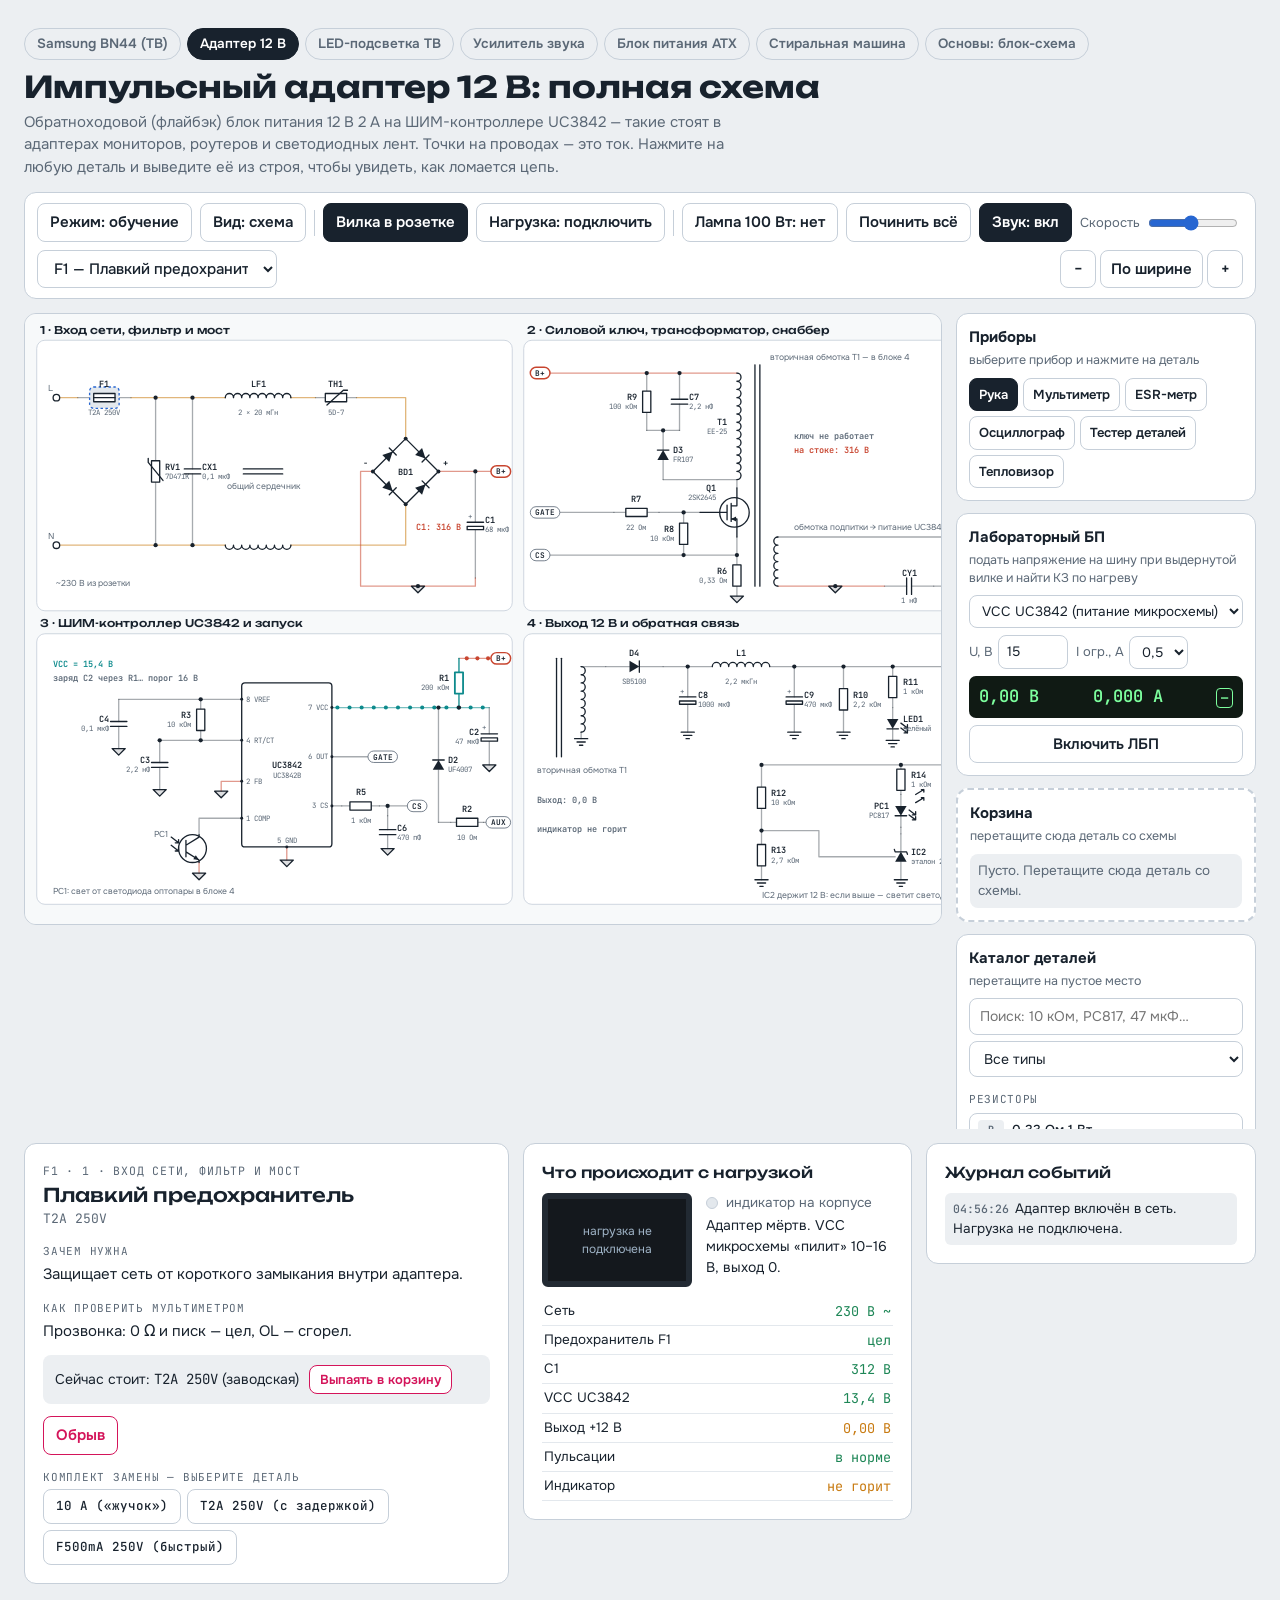
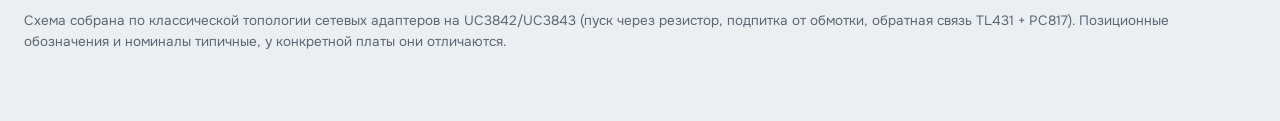
==== adapter.html @ 7a76c34e "Блок питания ATX на TL494; README; исправления (корпуса на плате, сброс PFC между задачами) Co-Autho" ====
<!doctype html>
<html lang="ru">
<head>
<meta charset="utf-8">
<meta name="viewport" content="width=device-width, initial-scale=1, viewport-fit=cover">
<title>Адаптер 12 В на UC3842</title>
<link rel="preconnect" href="https://fonts.googleapis.com">
<link rel="stylesheet" href="https://fonts.googleapis.com/css2?family=Unbounded:wght@500;700&family=Onest:wght@400;500;600&family=JetBrains+Mono:wght@400;600&display=swap">
<link rel="stylesheet" href="css/style.css">
</head>
<body>
<div class="wrap">
  <header>
    <div>
    <nav class="boards" aria-label="Платы"><a href="index.html">Samsung BN44 (ТВ)</a><a href="adapter.html" aria-current="page">Адаптер 12 В</a><a href="led.html">LED-подсветка ТВ</a><a href="amp.html">Усилитель звука</a><a href="atx.html">Блок питания ATX</a><a href="washer.html">Стиральная машина</a><a href="extra/psu-basics.html">Основы: блок-схема</a></nav>
      <h1>Импульсный адаптер 12 В: полная схема</h1>
      <p class="lead">Обратноходовой (флайбэк) блок питания 12 В 2 А на ШИМ-контроллере UC3842 — такие стоят в адаптерах мониторов, роутеров и светодиодных лент. Точки на проводах — это ток. Нажмите на любую деталь и выведите её из строя, чтобы увидеть, как ломается цепь.</p>
    </div>
  </header>

  <div class="bar" role="toolbar" aria-label="Управление">
    <button id="bMode" type="button">Режим: обучение</button>
    <button id="bView" type="button">Вид: схема</button>
    <span class="sep"></span>
    <button id="bMains" type="button" class="on">Вилка в розетке</button>
    <button id="bTv" type="button">Нагрузка: подключить</button>
    <span class="sep"></span>
    <button id="bLamp" type="button">Лампа 100 Вт: нет</button>
    <button id="bFixAll" type="button">Починить всё</button>
    <button id="bSnd" type="button">Звук: вкл</button>
    <label class="rng" for="spd">Скорость <input id="spd" type="range" min="10" max="200" value="100"></label>
    <select id="pick" aria-label="Выбрать деталь"></select>
    <div class="zoom"><button id="zOut" type="button" aria-label="Уменьшить">−</button><button id="zFit" type="button">По ширине</button><button id="zIn" type="button" aria-label="Увеличить">+</button></div>
  </div>

  <section class="card repair" id="repair" hidden aria-labelledby="rpT">
    <div class="rp-head">
      <h3 id="rpT">Ремонт</h3>
      <select id="scSel" aria-label="Выбор задачи"></select>
      <button id="scStart" type="button">Начать задачу заново</button>
    </div>
    <p class="complaint"><span class="kick">Жалоба владельца</span><span id="scText"></span></p>
    <p class="hint">Найдите поломку: смотрите, докуда течёт ток и какие напряжения есть. Подозрительную деталь перетащите в корзину и проверьте мультиметром. Новую деталь перетащите из каталога на пустое место. Затем подключите нагрузку.</p>
    <div class="rp-act"><button id="hintB" type="button">Подсказка</button><button id="ansB" type="button">Показать ответ</button></div>
    <ol class="hints" id="hints"></ol>
    <div class="win" id="win" hidden></div>
    <details class="hist" id="hist"><summary id="histSum">Мои ремонты</summary><div class="histw"><table id="histT"></table></div><button type="button" id="histClr">Очистить историю</button></details>
  </section>

  <div class="work">
    <div class="board" id="board"><svg id="sch" viewBox="0 -4 1796 1108" role="img" aria-label="Принципиальная схема блока питания"></svg></div>
    <aside class="side" aria-label="Приборы, корзина и каталог деталей">
      <div class="tools" id="tools">
        <div class="th"><b>Приборы</b><span>выберите прибор и нажмите на деталь</span></div>
        <div class="tbtns">
          <button type="button" data-t="hand" aria-pressed="true">Рука</button><button type="button" data-t="dmm" aria-pressed="false">Мультиметр</button>
          <button type="button" data-t="esr" aria-pressed="false">ESR-метр</button><button type="button" data-t="osc" aria-pressed="false">Осциллограф</button>
          <button type="button" data-t="tst" aria-pressed="false">Тестер деталей</button>
        </div>
        <div class="dmodes" id="dmodes" hidden>
          <button type="button" data-m="vdc" aria-pressed="true">V⎓</button><button type="button" data-m="vac" aria-pressed="false">V~</button><button type="button" data-m="ohm" aria-pressed="false">Ω</button>
          <button type="button" data-m="beep" aria-pressed="false">•)))</button><button type="button" data-m="diode" aria-pressed="false">▷|</button><button type="button" data-m="cap" aria-pressed="false">⊣⊢</button>
        </div>
        <div class="meter" id="meter" hidden>
          <div class="mhead"><b id="mTool"></b><span id="mTgt"></span></div>
          <div class="lcd2" id="mLcd"><span id="mV">- - -</span><small id="mU"></small></div>
          <div class="osc" id="mOsc" hidden><canvas id="oscC"></canvas></div>
          <p class="mn" id="mN"></p>
          <ul class="mrows" id="mRows"></ul>
          <button type="button" id="discharge">Разрядить C1 резистором</button>
        </div>
      </div>
      <div class="labpsu" id="labBox">
        <div class="th"><b>Лабораторный БП</b><span>подать напряжение на шину при выдернутой вилке и найти КЗ по нагреву</span></div>
        <select id="labRail" aria-label="Шина"></select>
        <div class="lrow"><label for="labV">U, В <input id="labV" type="number" min="0" max="30" step="0.5" value="15"></label>
          <label for="labI">I огр., А <select id="labI"><option value="0.1">0,1</option><option value="0.5" selected>0,5</option><option value="1">1</option><option value="2">2</option></select></label></div>
        <div class="lcdl"><span id="labVo">0,00 В</span><span id="labIo">0,000 А</span><b id="labCC">—</b></div>
        <button type="button" id="labOn">Включить ЛБП</button>
      </div>
      <div class="trash" id="trash"><div class="th"><b>Корзина</b><span>перетащите сюда деталь со схемы</span></div><ul id="trashL"></ul></div>
      <div class="cat">
        <div class="th"><b>Каталог деталей</b><span>перетащите на пустое место</span></div>
        <input id="catQ" type="search" placeholder="Поиск: 10 кОм, PC817, 47 мкФ…" aria-label="Поиск детали">
        <select id="catF" aria-label="Тип детали"></select>
        <ul id="catL"></ul>
      </div>
    </aside>
  </div>

  <div class="lower">
    <section class="card" aria-live="polite">
      <div class="kick" id="cId">Деталь</div>
      <h2 id="cName">Нажмите на деталь на схеме</h2>
      <p class="val" id="cVal"></p>
      <div id="cBody"><p class="hint">Любую деталь можно вывести из строя: обрыв, пробой или высыхание. Схема покажет, где остановится ток, а здесь появятся объяснение, признаки и причина поломки. Чинить — только подходящей деталью из комплекта замены.</p></div>
    </section>
    <section class="card">
      <h3>Что происходит с нагрузкой</h3>
      <div class="tv">
        <div class="screen" id="screen"><span>выключен</span></div>
        <div><div class="led"><i id="led"></i><span id="ledT">индикатор на корпусе</span></div>
          <div class="lampbox" id="lampBox" hidden><i id="bulb"></i><span>Лампа 100 Вт: <b id="lampT"></b></span></div>
          <p class="see" id="see"></p></div>
      </div>
      <table class="rd" id="rd"></table>
    </section>
    <section class="card log">
      <h3>Журнал событий</h3>
      <ol id="log"></ol>
    </section>
  </div>
  <p class="hint">Схема собрана по классической топологии сетевых адаптеров на UC3842/UC3843 (пуск через резистор, подпитка от обмотки, обратная связь TL431 + PC817). Позиционные обозначения и номиналы типичные, у конкретной платы они отличаются.</p>
</div>
<script src="js/core/01-helpers.js"></script>
<script src="boards/adapter/parts.js"></script>
<script src="boards/adapter/schematic.js"></script>
<script src="js/core/04-render.js"></script>
<script src="boards/adapter/sim.js"></script>
<script src="js/core/06-loop.js"></script>
<script src="js/core/07-kit.js"></script>
<script src="boards/adapter/scenarios.js"></script>
<script src="js/core/08-workshop.js"></script>
<script src="boards/adapter/probe.js"></script>
<script src="js/core/09-instruments.js"></script>
<script src="boards/adapter/device.js"></script>
<script src="js/core/10-ui.js"></script>
<script src="js/core/11-extras.js"></script>
<script src="js/core/12-pcb.js"></script>
<script src="js/core/13-exam.js"></script>
</body>
</html>
---- css/style.css ----
/* Layout: control bar → zoomable full schematic (9 panels) → part card | TV state | event log */
:root{
  --bg:#eceff2; --panel:#ffffff; --ink:#18222d; --muted:#5b6876; --line:#c6cfd9; --grid:#e3e8ed; --paper:#f7f9fa;
  --probe-r:#d42a1e; --probe-b:#1b1f24;
  --ac:#c87a10; --hv:#c8452f; --pu:#7448c9; --lv:#1d8656; --fb:#2766d1; --vcc:#0d8a8c; --bad:#d4145a;
  --f-display:"Unbounded","Onest",system-ui,sans-serif;
  --f-body:"Onest",system-ui,-apple-system,"Segoe UI",sans-serif;
  --f-mono:"JetBrains Mono",ui-monospace,Menlo,Consolas,monospace;
}
@media (prefers-color-scheme:dark){:root:not([data-theme="light"]){
  --bg:#0d1218; --panel:#141b23; --ink:#e3e9ef; --muted:#8e9eae; --line:#2b3744; --grid:#1d2731; --paper:#10161d;
  --ac:#f2a43a; --hv:#ff7a5c; --pu:#a985ff; --lv:#3ccf8e; --fb:#5c9bff; --vcc:#34c3c6; --bad:#ff4f8b; --probe-r:#ff4a3d; --probe-b:#c9d3dc; color-scheme:dark}}
:root[data-theme="dark"]{
  --bg:#0d1218; --panel:#141b23; --ink:#e3e9ef; --muted:#8e9eae; --line:#2b3744; --grid:#1d2731; --paper:#10161d;
  --ac:#f2a43a; --hv:#ff7a5c; --pu:#a985ff; --lv:#3ccf8e; --fb:#5c9bff; --vcc:#34c3c6; --bad:#ff4f8b; --probe-r:#ff4a3d; --probe-b:#c9d3dc; color-scheme:dark}
*{box-sizing:border-box}
[hidden]{display:none!important}
body{background:var(--bg);color:var(--ink);font-family:var(--f-body);font-size:15px;line-height:1.5}
.wrap{max-width:1500px;margin:0 auto;padding-inline:16px;padding-block:20px 48px;display:grid;gap:14px}
header{display:flex;flex-wrap:wrap;gap:10px 24px;align-items:end;justify-content:space-between}
h1{font-family:var(--f-display);font-weight:700;font-size:clamp(20px,3.4vw,30px);line-height:1.15;margin:0;text-wrap:balance}
.lead{margin:6px 0 0;color:var(--muted);max-width:75ch}
.bar{display:flex;flex-wrap:wrap;gap:8px;align-items:center;background:var(--panel);border:1px solid var(--line);border-radius:12px;padding:10px 12px;position:sticky;top:env(safe-area-inset-top,0px);z-index:5}
button,select{font:inherit;font-weight:600;border:1px solid var(--line);background:var(--panel);color:var(--ink);border-radius:8px;padding:7px 12px;cursor:pointer}
button:hover{border-color:var(--muted)}
button:focus-visible,select:focus-visible,input:focus-visible,.pc:focus-visible{outline:2px solid var(--fb);outline-offset:2px}
button.on{background:var(--ink);color:var(--panel);border-color:var(--ink)}
button.tvon{background:var(--lv);border-color:var(--lv);color:#fff}
.sep{width:1px;height:26px;background:var(--line)}
.rng{display:flex;align-items:center;gap:6px;font-size:13px;color:var(--muted)}
input[type=range]{accent-color:var(--fb);width:90px}
select{font-weight:500;max-width:240px}
.zoom{display:flex;gap:4px;margin-left:auto}
.zoom button{padding:7px 10px;min-width:36px}

.board{background:var(--paper);border:1px solid var(--line);border-radius:12px;overflow:auto;max-height:76vh}
#sch{display:block}
.ptitle{font-family:var(--f-display);font-weight:500;font-size:13px;fill:var(--ink)}
.prect{fill:var(--panel);stroke:var(--line);stroke-width:1}
.w{fill:none;stroke:var(--ink);stroke-opacity:.38;stroke-width:1.6;stroke-linejoin:round;stroke-linecap:round}
.dp{fill:none;stroke:var(--ink);stroke-width:1.6;stroke-linejoin:round;stroke-linecap:round}
.dbody{fill:var(--panel)}
.pc{cursor:pointer;outline:none}
.pc .hit{fill:transparent;stroke:none}
.pc:hover .hit{fill:var(--grid)}
.pc.sel .hit{fill:var(--grid);stroke:var(--fb);stroke-width:1.6;stroke-dasharray:3 3}
.pc.failed .hit{fill:color-mix(in srgb,var(--bad) 12%,transparent)}
.did{font-family:var(--f-mono);font-size:10.5px;font-weight:600;fill:var(--ink)}
.dval{font-family:var(--f-mono);font-size:9px;fill:var(--muted)}
.dlab{font-family:var(--f-body);font-size:10.5px;fill:var(--muted)}
.dyn{font-family:var(--f-mono);font-size:10.5px;font-weight:600}
.jn{fill:var(--ink)}
.flag rect{fill:var(--panel);stroke:var(--muted);stroke-width:1}
.flag text{font-family:var(--f-mono);font-size:9.5px;font-weight:600;fill:var(--ink)}
.iso{fill:none;stroke:var(--muted);stroke-width:1;stroke-dasharray:3 4}
.badge{font-family:var(--f-mono);font-size:9px;font-weight:700;fill:#fff}
.blink{animation:bl .4s steps(2) infinite}
@keyframes bl{50%{opacity:.3}}

.work{display:grid;grid-template-columns:minmax(0,1fr) 300px;gap:14px;align-items:start}
@media (max-width:980px){.work{grid-template-columns:1fr}}
.side{display:grid;gap:12px;position:sticky;top:calc(env(safe-area-inset-top,0px) + 70px);max-height:calc(100vh - 84px);overflow:auto;overscroll-behavior:contain}
@media (max-width:980px){.side{position:static;max-height:none}}
.tbtns,.dmodes{display:flex;flex-wrap:wrap;gap:5px}
.tbtns button,.dmodes button{font-size:13px;padding:6px 9px}
.dmodes{margin-top:8px}.dmodes button{font-family:var(--f-mono);min-width:44px}
.tbtns button[aria-pressed="true"],.dmodes button[aria-pressed="true"]{background:var(--ink);color:var(--panel);border-color:var(--ink)}
.meter{margin-top:10px;background:#2a2e33;border:3px solid #e2b62d;border-radius:14px;padding:10px;color:#e9edf1}
.mhead{display:flex;flex-direction:column;gap:1px;margin-bottom:8px;font-size:13px}.mhead span{color:#b8c1ca;font-size:12.5px}
.lcd2{background:#c7d4b4;color:#1d2416;border-radius:7px;padding:8px 12px;display:flex;justify-content:flex-end;align-items:baseline;gap:6px;min-height:58px;box-shadow:inset 0 2px 6px rgba(0,0,0,.35)}
.lcd2 span{font-family:var(--f-mono);font-weight:600;font-size:30px;font-variant-numeric:tabular-nums}.lcd2 small{font-family:var(--f-mono);font-size:15px;font-weight:600}
.lcd2.warn{background:#e8b4a8;color:#5a1208}
.osc canvas{display:block;width:100%;height:150px;border-radius:7px}
.mn{font-size:13px;color:#d3d9df;margin:8px 0 6px}
.mrows{list-style:none;margin:0 0 8px;padding:0;display:grid;gap:3px}
.mrows li>button,.mrows li>span{width:100%;display:flex;justify-content:space-between;gap:8px;font-size:12.5px;padding:4px 8px;background:transparent;color:#e9edf1;border:1px solid #4a5058;border-radius:6px;font-weight:500;text-align:left}
.mrows li>span{border-color:transparent;background:#353a40}
.mrows li.on>button{background:#e9edf1;color:#1d1d1d}
.mrows b{font-family:var(--f-mono);font-weight:600;white-space:nowrap}
#discharge{width:100%;font-size:13px;background:transparent;color:#e9edf1;border-color:#4a5058}
body.tool-on .pc{cursor:crosshair}
body.tool-on .pc:hover .hit{fill:color-mix(in srgb,var(--fb) 18%,transparent);stroke:var(--fb);stroke-width:1.5}
.pring{fill:none;stroke-width:2;animation:ring 1.2s ease-out infinite;transform-box:fill-box;transform-origin:center}
@keyframes ring{from{transform:scale(.6);opacity:1}to{transform:scale(2.2);opacity:0}}
#trashL .mb{border-color:var(--fb);color:var(--fb)}
.tools,.trash,.cat{background:var(--panel);border:1px solid var(--line);border-radius:12px;padding:12px;min-width:0}
.th{display:flex;flex-direction:column;gap:2px;margin-bottom:8px}
.th span{font-size:12.5px;color:var(--muted)}
.trash{border-style:dashed;border-width:2px;transition:background .15s}
.trash.over{background:color-mix(in srgb,var(--bad) 12%,var(--panel));border-color:var(--bad)}
#trashL{list-style:none;margin:0;padding:0;display:grid;gap:6px;max-height:220px;overflow:auto;font-size:13px}
#trashL li{background:var(--bg);border-radius:8px;padding:7px 8px}
#trashL .ta{display:flex;flex-wrap:wrap;gap:4px;margin-top:5px}
#trashL button{font-size:12px;padding:4px 8px}
.res{margin-top:4px;font-weight:600}.res.b{color:var(--bad)}.res.g{color:var(--lv)}
.mono{font-family:var(--f-mono)}.dim{color:var(--muted);font-size:12px}
.cat input,.cat select{width:100%;margin-bottom:6px;font:inherit;font-size:14px;padding:7px 10px;border:1px solid var(--line);border-radius:8px;background:var(--panel);color:var(--ink);max-width:none}
#catL{list-style:none;margin:0;padding:0;max-height:52vh;overflow:auto;display:grid;gap:3px}
#catL .cg{font-family:var(--f-mono);font-size:11px;letter-spacing:.06em;text-transform:uppercase;color:var(--muted);margin:8px 0 2px}
.ci{width:100%;text-align:left;display:flex;gap:8px;align-items:center;font-weight:500;font-size:13px;padding:6px 8px;cursor:grab;touch-action:manipulation}
.ci:active{cursor:grabbing}
.ct{font-style:normal;font-family:var(--f-mono);font-size:10px;font-weight:700;min-width:26px;text-align:center;padding:2px 4px;border-radius:4px;background:var(--bg);color:var(--muted)}
.ghost{position:fixed;z-index:50;pointer-events:none;background:var(--ink);color:var(--panel);font-family:var(--f-mono);font-size:12.5px;padding:5px 9px;border-radius:6px;box-shadow:0 4px 14px #0004}
body.dragging,body.dragging *{cursor:grabbing!important;user-select:none}
.pc{touch-action:manipulation}
.pc.empty{opacity:.28}
.pc.empty .hit{stroke:var(--fb);stroke-width:1.5;stroke-dasharray:4 3;fill:color-mix(in srgb,var(--fb) 8%,transparent)}
.pc.drop .hit{fill:color-mix(in srgb,var(--lv) 25%,transparent);stroke:var(--lv);stroke-width:2;stroke-dasharray:none}
.pc.empty .tag{opacity:1}
.tag{font-family:var(--f-mono);font-size:9px;font-weight:600;fill:var(--fb)}
.toast{position:fixed;left:50%;bottom:calc(env(safe-area-inset-bottom,0px) + 20px);transform:translate(-50%,20px);opacity:0;pointer-events:none;background:var(--ink);color:var(--panel);padding:10px 16px;border-radius:10px;font-size:14px;max-width:min(560px,90vw);transition:.2s;z-index:60}
.toast.show{opacity:1;transform:translate(-50%,0)}
.repair{display:grid;gap:8px}
.rp-head{display:flex;flex-wrap:wrap;gap:8px;align-items:center}
.rp-head h3{margin:0 8px 0 0}
.rp-head select{max-width:360px}
.complaint{margin:0;font-size:16px;display:grid;gap:2px}
.rp-act{display:flex;gap:8px;flex-wrap:wrap}
.hints{margin:0;padding-left:0;list-style:none;display:grid;gap:6px}
.hints li{background:var(--bg);border-radius:8px;padding:8px 10px;font-size:14px}
.hints li.ans{box-shadow:inset 3px 0 0 var(--bad)}
.win{padding:12px 14px;border-radius:10px;border:1px solid var(--lv);background:color-mix(in srgb,var(--lv) 10%,var(--panel));font-size:15px}
.win button{margin-left:6px}
.slotbox{margin-top:12px;padding:10px 12px;border-radius:8px;background:var(--bg);font-size:14px}
.slotbox .rm{margin-left:6px;border-color:var(--bad);color:var(--bad);padding:4px 10px;font-size:13px}
button:disabled{opacity:.5;cursor:default}
.lower{display:grid;grid-template-columns:minmax(0,1.25fr) minmax(0,1fr) minmax(0,.85fr);gap:14px;align-items:start}
@media (max-width:1100px){.lower{grid-template-columns:1fr 1fr}.log{grid-column:1/-1}}
@media (max-width:720px){.lower{grid-template-columns:1fr}}
.card{background:var(--panel);border:1px solid var(--line);border-radius:12px;padding:18px;min-width:0}
.kick{font-family:var(--f-mono);font-size:11.5px;letter-spacing:.07em;text-transform:uppercase;color:var(--muted)}
.card h2{font-family:var(--f-display);font-weight:500;font-size:19px;line-height:1.25;margin:4px 0 2px;text-wrap:balance}
.card h3{font-family:var(--f-display);font-weight:500;font-size:15px;margin:0 0 8px}
.val{font-family:var(--f-mono);font-size:13px;color:var(--muted);margin:0 0 10px}
.card p{margin:0 0 8px;max-width:64ch}
.lbl{font-family:var(--f-mono);font-size:11px;letter-spacing:.07em;text-transform:uppercase;color:var(--muted);margin:14px 0 4px}
.modes{display:flex;flex-wrap:wrap;gap:6px;margin-top:12px}
.modes button.brk{border-color:var(--bad);color:var(--bad)}
.modes button.brk[aria-pressed="true"]{background:var(--bad);color:#fff}
.modes button.fix{border-color:var(--lv);color:var(--lv)}
.fail{margin-top:14px;padding:12px 14px;border-radius:10px;border:1px solid var(--bad);background:color-mix(in srgb,var(--bad) 7%,var(--panel))}
.fail .lbl{color:var(--bad);margin-top:8px}
.fail .lbl:first-child{margin-top:0}
.kit{display:flex;flex-wrap:wrap;gap:6px}
.kit button{font-weight:500;font-family:var(--f-mono);font-size:12.5px;text-align:left}
.kit button.cur{border-color:var(--ink);box-shadow:inset 0 0 0 1px var(--ink)}
.verdict{margin-top:10px;padding:10px 12px;border-radius:8px;font-size:14px;border:1px solid}
.verdict.g{border-color:var(--lv);color:var(--lv)}
.verdict.y{border-color:var(--ac);color:var(--ac)}
.verdict.b{border-color:var(--bad);color:var(--bad)}
.verdict .cd{display:block;margin-top:4px;font-weight:600}
ul.sy{margin:0;padding-left:18px}
ul.sy li{margin:2px 0}
.sec{font-size:13.5px;color:var(--bad);font-weight:600;margin:0 0 6px}

.tv{display:grid;grid-template-columns:auto 1fr;gap:14px;align-items:center}
.screen{width:150px;aspect-ratio:16/10;border-radius:6px;border:6px solid #222a33;background:#06090c;position:relative;overflow:hidden;display:grid;place-items:center;color:#9fb3c6;font-size:12px;text-align:center;padding:6px}
.screen.lit{background:linear-gradient(135deg,#2b6cb0,#38a169 55%,#d69e2e)}
.screen.lit span{color:#fff;text-shadow:0 1px 2px #0008;font-weight:600}
.screen.flick{animation:fl .12s steps(2) infinite}
@keyframes fl{50%{filter:brightness(.55)}}
.led{display:inline-flex;align-items:center;gap:8px;font-size:13.5px;color:var(--muted)}
.led i{width:12px;height:12px;border-radius:50%;background:var(--grid);border:1px solid var(--line)}
.led i.red{background:#e53935;border-color:#e53935;box-shadow:0 0 8px #e53935}
.led i.blinkled{animation:bl .5s steps(2) infinite}
table.rd{width:100%;border-collapse:collapse;font-size:13.5px;margin-top:10px}
table.rd td{padding:4px 2px;border-bottom:1px solid var(--grid)}
table.rd td:last-child{text-align:right;font-family:var(--f-mono);font-variant-numeric:tabular-nums}
.st-ok{color:var(--lv)} .st-bad{color:var(--bad)} .st-mid{color:var(--ac)}
.see{margin-top:12px;font-size:14px}
.log ol{list-style:none;margin:0;padding:0;display:grid;gap:6px;max-height:420px;overflow:auto;font-size:13.5px}
.log li{padding:6px 8px;border-radius:6px;background:var(--bg)}
.log li b{font-family:var(--f-mono);font-size:11.5px;color:var(--muted);font-weight:500;margin-right:6px}
.log li.r{box-shadow:inset 3px 0 0 var(--bad)}
.hint{font-size:13.5px;color:var(--muted)}
@media (prefers-reduced-motion:reduce){.blink,.led i.blinkled,.screen.flick{animation:none}}

/* ---- extras ---- */
.heat{pointer-events:none;filter:blur(7px)}
.heatT{pointer-events:none}
.htxt{font-family:var(--f-mono);font-size:11px;font-weight:700;fill:#fff;paint-order:stroke;stroke:#000;stroke-width:3px}
body.thermo #sch>g:not(.heat):not(.heatT){opacity:.55}
body.thermo #sch{background:#0c1220}
.labpsu{background:var(--panel);border:1px solid var(--line);border-radius:12px;padding:12px;min-width:0;display:grid;gap:7px}
.labpsu.live{border-color:var(--vcc);box-shadow:inset 0 0 0 1px var(--vcc)}
.labpsu .th{margin-bottom:0}
.labpsu select,.labpsu input{font:inherit;font-size:13.5px;padding:6px 8px;border:1px solid var(--line);border-radius:8px;background:var(--panel);color:var(--ink);max-width:none}
#labRail{width:100%}
.lrow{display:flex;gap:8px;flex-wrap:wrap}
.lrow label{display:flex;align-items:center;gap:5px;font-size:13px;color:var(--muted)}
.lrow input{width:70px}
.lcdl{display:flex;gap:10px;align-items:baseline;justify-content:space-between;background:#101a14;color:#7dff9e;border-radius:7px;padding:8px 10px;font-family:var(--f-mono);font-variant-numeric:tabular-nums}
.lcdl span{font-size:17px;font-weight:600}
.lcdl b{font-size:12px;color:#7dff9e;border:1px solid currentColor;border-radius:4px;padding:0 4px}
.lcdl b.cc{color:#ff8a7a}
#labOn.on{background:var(--vcc);border-color:var(--vcc);color:#fff}
.lampbox{display:flex;align-items:center;gap:8px;font-size:13.5px;color:var(--muted);margin-top:6px}
#bulb{--glow:0;width:16px;height:16px;border-radius:50%;border:1px solid #c9a227;background:color-mix(in srgb,#ffd84d calc(var(--glow)*100%),#555);box-shadow:0 0 calc(var(--glow)*22px) calc(var(--glow)*6px) #ffd84d}
.hist{border-top:1px solid var(--line);padding-top:8px}
.hist summary{cursor:pointer;font-size:14px;color:var(--muted)}
.histw{overflow-x:auto;margin:8px 0}
#histT{border-collapse:collapse;font-size:13px;width:100%}
#histT th{text-align:left;color:var(--muted);font-weight:500;font-size:12px;border-bottom:1px solid var(--line);padding:4px 6px}
#histT td{padding:5px 6px;border-bottom:1px solid var(--grid);vertical-align:top}
#histClr{font-size:12.5px;padding:5px 10px}
.score{margin:6px 0 4px}.stars{color:#e0a100;font-size:18px;letter-spacing:2px}
@media (max-width:720px){
  .bar{flex-wrap:nowrap;overflow-x:auto;-webkit-overflow-scrolling:touch}
  .bar>*{flex:none}
  .zoom{margin-left:0}
  .board{max-height:62vh}
  .lead{font-size:14px}
  .rp-head select{max-width:100%;flex:1 1 100%}
  .complaint{font-size:15px}
  #catL{max-height:40vh}
}
body.thermo .ptitle{fill:#cfd8e3}
/* ---- выбор платы ---- */
.boards{display:flex;flex-wrap:wrap;gap:6px;margin-bottom:10px}
.boards a{font-size:13.5px;font-weight:600;text-decoration:none;color:var(--muted);border:1px solid var(--line);border-radius:999px;padding:5px 12px}
.boards a[aria-current="page"]{background:var(--ink);color:var(--panel);border-color:var(--ink)}
.boards a:hover{border-color:var(--muted)}
/* ---- нагрузка адаптера: светодиодная лента ---- */
.led i.green{background:#2fb344;border-color:#2fb344;box-shadow:0 0 8px #2fb344}
.screen.strip{background:#14181d;display:grid;place-items:center;gap:6px;align-content:center}
.leds{display:flex;gap:5px;--b:0}
.leds i{width:8px;height:8px;border-radius:50%;background:rgb(255 244 214 / calc(.08 + var(--b)*.92));box-shadow:0 0 calc(var(--b)*10px) calc(var(--b)*3px) rgb(255 220 150 / calc(var(--b)*.9))}
.screen .sl{font-size:11px;color:#9fb3c6}
/* ---- вид печатной платы ---- */
#pcb{display:block}
.pcbBoard{fill:#1f5e3a;stroke:#123d25;stroke-width:3}
.region{fill:#236b42;stroke:#4f9a6c;stroke-width:1;stroke-dasharray:5 4}
.region.cold{fill:#2a7550}
.rtitle{font-family:var(--f-mono);font-size:10.5px;font-weight:600;letter-spacing:.06em;fill:#e8f3ea}
.rnote{font-family:var(--f-body);font-size:11px;fill:#cfe6d6}
.silk{font-family:var(--f-mono);font-size:9.5px;font-weight:700;fill:#f4f8f2}
.silkv{font-family:var(--f-mono);font-size:8px;fill:#cfe0d2}
.silkv.other{fill:#ffd166}
.pad{fill:#d8c27a}
.pfp .hit{fill:transparent;stroke:none}
.pfp:hover .hit{fill:rgba(255,255,255,.12)}
.pfp.sel .hit{fill:rgba(92,155,255,.22);stroke:#8cb8ff;stroke-width:1.5;stroke-dasharray:3 3}
.pfp.drop .hit{fill:rgba(60,207,142,.35);stroke:#3ccf8e;stroke-width:2}
.pfp.empty .body{opacity:.15}
.pfp.empty .hit{stroke:#8cb8ff;stroke-width:1.5;stroke-dasharray:4 3}
.res{fill:#d9c49a;stroke:#8a7650}.band{fill:#7a4a20}.b1{fill:#111}.b2{fill:#c0392b}.b3{fill:#c9a227}
.ecap{fill:#24325e;stroke:#121a33}.stripe{fill:#9aa7c9;opacity:.7}.vent{stroke:#9aa7c9;stroke-width:1;fill:none}
.dome{fill:none;stroke:none}
.pfp.bulge .dome{fill:url(#none);fill:#6a5a3a;opacity:.85;stroke:#d9b26b;stroke-width:2}
.film{fill:#e2c044;stroke:#9c8424}.disc{fill:#d9782d;stroke:#8f4a14}
.dio{fill:#1c1c1c;stroke:#000}.dband{fill:#ddd}
.ledp{fill:#5bd36b;stroke:#2a7a36}
.to92{fill:#222;stroke:#000}
.to220{fill:#262626;stroke:#000}.sink{fill:#b9c2cc;stroke:#7d8791}.hole{fill:#888}.leg{fill:#c9c9c9}
.dip{fill:#202020;stroke:#000}.opto{fill:#f2f2f2;stroke:#aaa}
.glass{fill:rgba(220,235,245,.7);stroke:#9fb3c6}.cap{fill:#c9cdd2}.wire{stroke:#555;stroke-width:1}
.pfp.blown .glass{fill:#2b2b2b}.pfp.blown .wire{stroke:#2b2b2b}
.ntc{fill:#2c6b3d;stroke:#123}.var{fill:#2f5fb3;stroke:#183a75}
.sip{fill:#1d1d1d;stroke:#000}.mark{font-family:var(--f-mono);font-size:7px;fill:#bbb}
.core{fill:#3a3a3a}.bobbin{fill:#e8e2d0;stroke:#9a9070}.tape{fill:#e6c64a}
.tor{fill:#3b3b3b;stroke:#b07a3a;stroke-width:3}.torh{fill:#1f5e3a}
.char{fill:#1a1a1a;opacity:0}.pfp.burnt .char{opacity:.75}.pfp.burnt .res{fill:#5a4630}
.crack{fill:none;stroke:#f2f2f2;stroke-width:1.4;opacity:0}.pfp.cracked .crack{opacity:.9}
/* ---- экзамен ---- */
.exambar{display:flex;flex-wrap:wrap;gap:10px;align-items:center;padding:8px 12px;border-radius:8px;background:color-mix(in srgb,var(--fb) 12%,var(--panel));border:1px solid var(--fb)}
.exambar #exTime{font-family:var(--f-mono);font-size:13px;color:var(--muted)}
body.exam #hintB,body.exam #ansB,body.exam #scSel,body.exam #scStart,body.exam .hints{display:none}
.exres{margin:8px 0 0;padding-left:0;list-style:none;display:grid;gap:4px;font-size:14px}
.exres li.ok{color:var(--lv)}.exres li.no{color:var(--bad)}
/* ---- дорожки ---- */
.trace{fill:none;stroke:#d39a52;stroke-width:2.2;stroke-linecap:round;stroke-linejoin:round;opacity:.55}
.trace.gnd{stroke:#b8874a;stroke-width:3.2;opacity:.32}
.trace.hl{stroke:#ffd27a;opacity:1;stroke-width:3}
.screen.uneven{background:linear-gradient(90deg,#9fd0ff,#2b6cb0 55%,#173c66)}
/* ---- усилитель: динамик ---- */
.screen.spkbox{background:#14181d;display:grid;grid-template-columns:1fr auto;align-items:center;gap:6px;padding:6px}
.spkwave{width:100%;height:100%}.spkwave polyline{fill:none;stroke:#5df2a0;stroke-width:1.5}
.spk{--a:0;width:42px;height:42px;border-radius:50%;background:radial-gradient(circle,#555 0 18%,#2a2a2a 19% 55%,#111 56%);box-shadow:0 0 0 3px #333;transform:scale(calc(1 + var(--a)*.06))}
.spk.on{animation:spk .09s infinite alternate}
@keyframes spk{to{transform:scale(calc(1 + var(--a)*.12))}}
.spkf{fill:#222;stroke:#000}.spkc{fill:#3a3a3a;stroke:#111}.spkd{fill:#777}
.relay{fill:#2f5fb3;stroke:#183a75}.xtal{fill:#c9cdd2;stroke:#888}
/* стиральная машина */
.screen.wmbox{background:#e9ecef;padding:4px}.wmbox svg{width:100%;height:100%}
.wmb{fill:#f7f8fa;stroke:#9aa}.wmd{fill:#cfd6dc;stroke:#778}.wmg{fill:none;stroke:#556;stroke-width:1.5}.wmw{opacity:.75}
.wml{fill:#10261a}.wmt{fill:#5df2a0;font:700 15px ui-monospace,monospace;text-anchor:middle}.wmt.bad{fill:#ff6b6b}.wms{font-size:10px;fill:#333}
.wmspin{animation:wmspin .8s linear infinite}@keyframes wmspin{to{transform:rotate(360deg)}}
/* компьютер (ATX) */
.screen.pcbox{background:#e9ecef;padding:4px}.pcbox svg{width:100%;height:100%}
.pcm{fill:#222;stroke:#111}.pcs{fill:#0b0d10}.pcs.on{fill:#1f5fa8}.pct{fill:#fff;font:600 7px system-ui,sans-serif;text-anchor:middle}
.pcc{fill:#3a3f45;stroke:#222}.pcf{fill:#1d2125;stroke:#666}.pcb{stroke:#888;stroke-width:2}.pcl{fill:#333}.pcl.on{fill:#5df2a0}
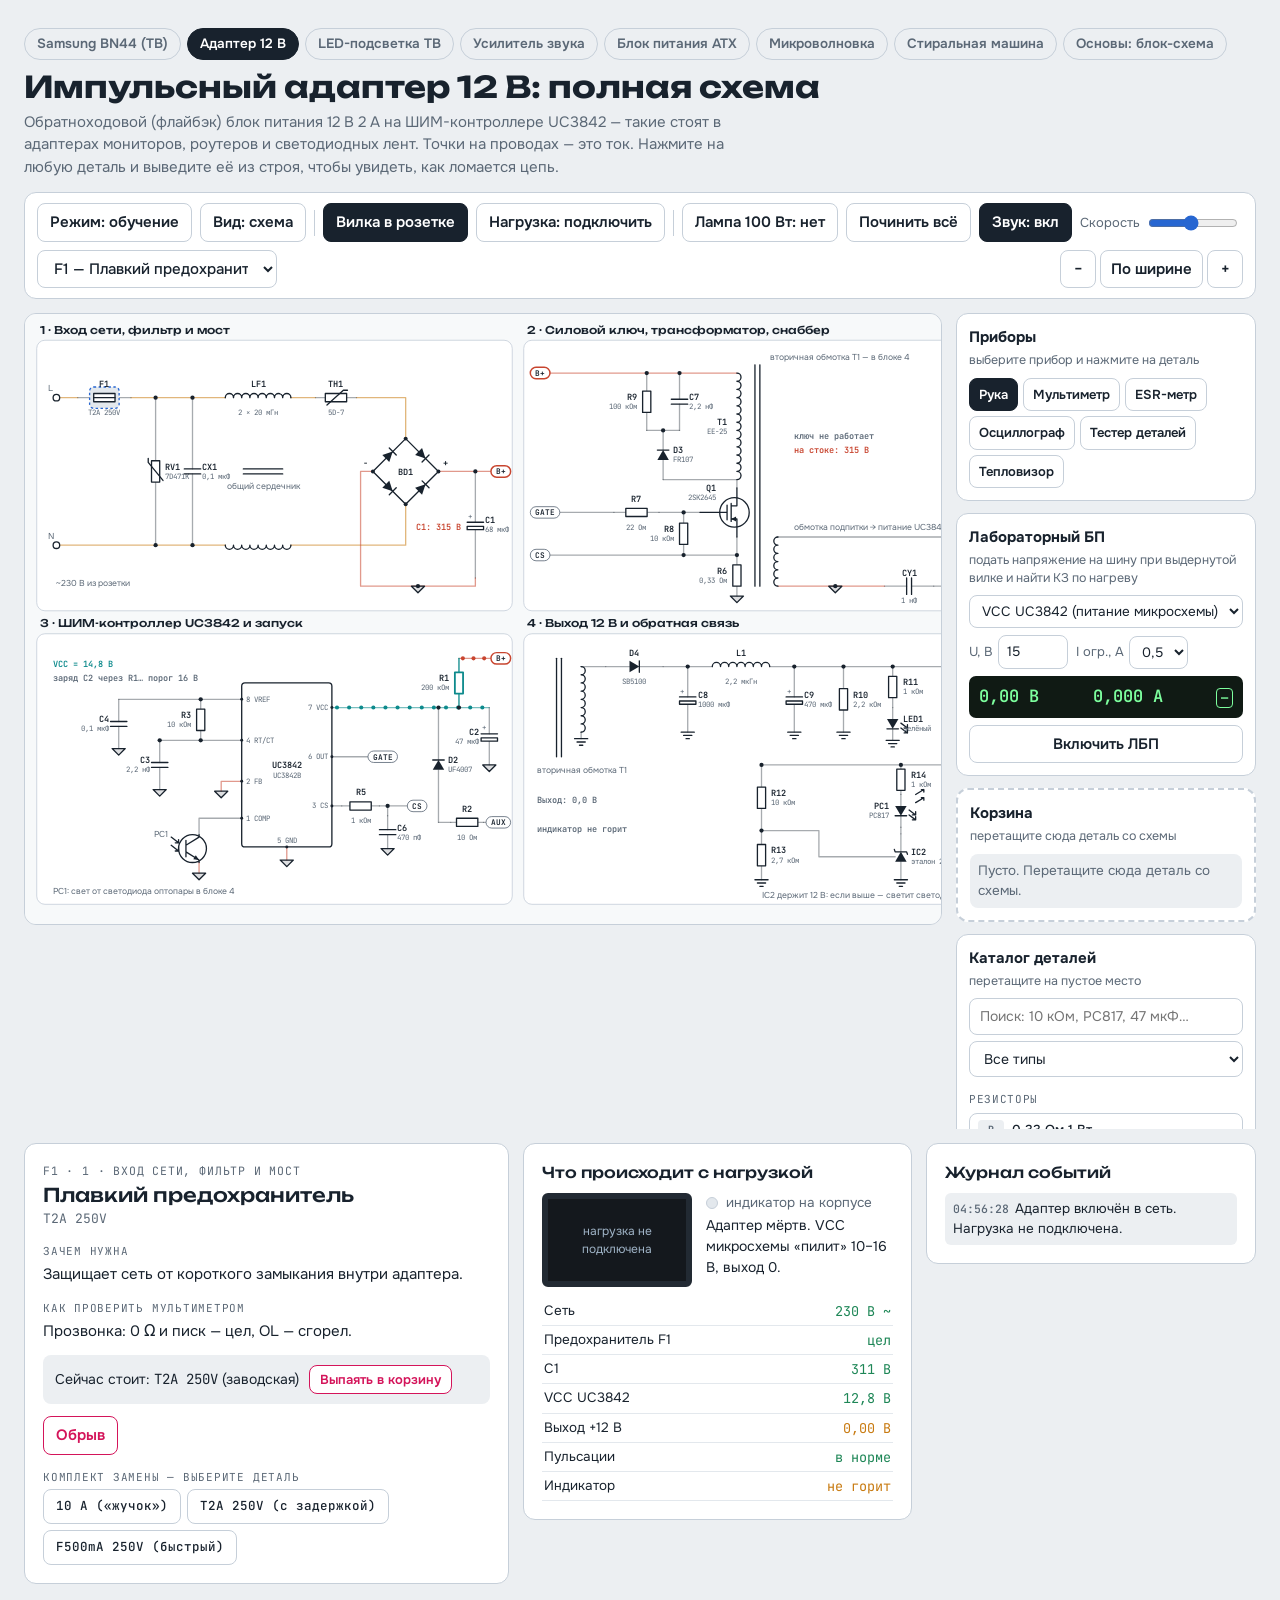
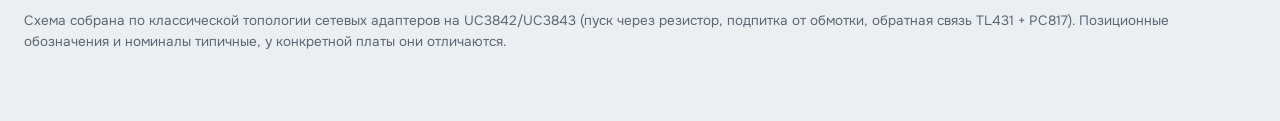
==== commit be8b48ae: "Микроволновка: дверные выключатели, реле, MOT, удвоитель 4 кВ, магнетрон, плата управления; символ м" ====
--- a/adapter.html
+++ b/adapter.html
@@ -12,7 +12,7 @@
 <div class="wrap">
   <header>
     <div>
-    <nav class="boards" aria-label="Платы"><a href="index.html">Samsung BN44 (ТВ)</a><a href="adapter.html" aria-current="page">Адаптер 12 В</a><a href="led.html">LED-подсветка ТВ</a><a href="amp.html">Усилитель звука</a><a href="atx.html">Блок питания ATX</a><a href="washer.html">Стиральная машина</a><a href="extra/psu-basics.html">Основы: блок-схема</a></nav>
+    <nav class="boards" aria-label="Платы"><a href="index.html">Samsung BN44 (ТВ)</a><a href="adapter.html" aria-current="page">Адаптер 12 В</a><a href="led.html">LED-подсветка ТВ</a><a href="amp.html">Усилитель звука</a><a href="atx.html">Блок питания ATX</a><a href="micro.html">Микроволновка</a><a href="washer.html">Стиральная машина</a><a href="extra/psu-basics.html">Основы: блок-схема</a></nav>
       <h1>Импульсный адаптер 12 В: полная схема</h1>
       <p class="lead">Обратноходовой (флайбэк) блок питания 12 В 2 А на ШИМ-контроллере UC3842 — такие стоят в адаптерах мониторов, роутеров и светодиодных лент. Точки на проводах — это ток. Нажмите на любую деталь и выведите её из строя, чтобы увидеть, как ломается цепь.</p>
     </div>
--- a/css/style.css
+++ b/css/style.css
@@ -289,3 +289,8 @@
 .screen.pcbox{background:#e9ecef;padding:4px}.pcbox svg{width:100%;height:100%}
 .pcm{fill:#222;stroke:#111}.pcs{fill:#0b0d10}.pcs.on{fill:#1f5fa8}.pct{fill:#fff;font:600 7px system-ui,sans-serif;text-anchor:middle}
 .pcc{fill:#3a3f45;stroke:#222}.pcf{fill:#1d2125;stroke:#666}.pcb{stroke:#888;stroke-width:2}.pcl{fill:#333}.pcl.on{fill:#5df2a0}
+/* микроволновка */
+.screen.mwbox{background:#e9ecef;padding:4px}.mwbox svg{width:100%;height:100%}
+.mwb{fill:#dfe3e7;stroke:#889}.mww{fill:#2a2d31}.mww.on{fill:#f3d98a}.mww.open{fill:#bfc5cb}.mwp{fill:#ddd;stroke:#999}.mwr{stroke:#aaa;stroke-width:1.2}
+.mwc{stroke:#557}.mwwave{fill:none;stroke:#e6553a;stroke-width:1.4}
+.mwspin{animation:mwspin 1.2s linear infinite}@keyframes mwspin{50%{transform:scaleX(-1)}}
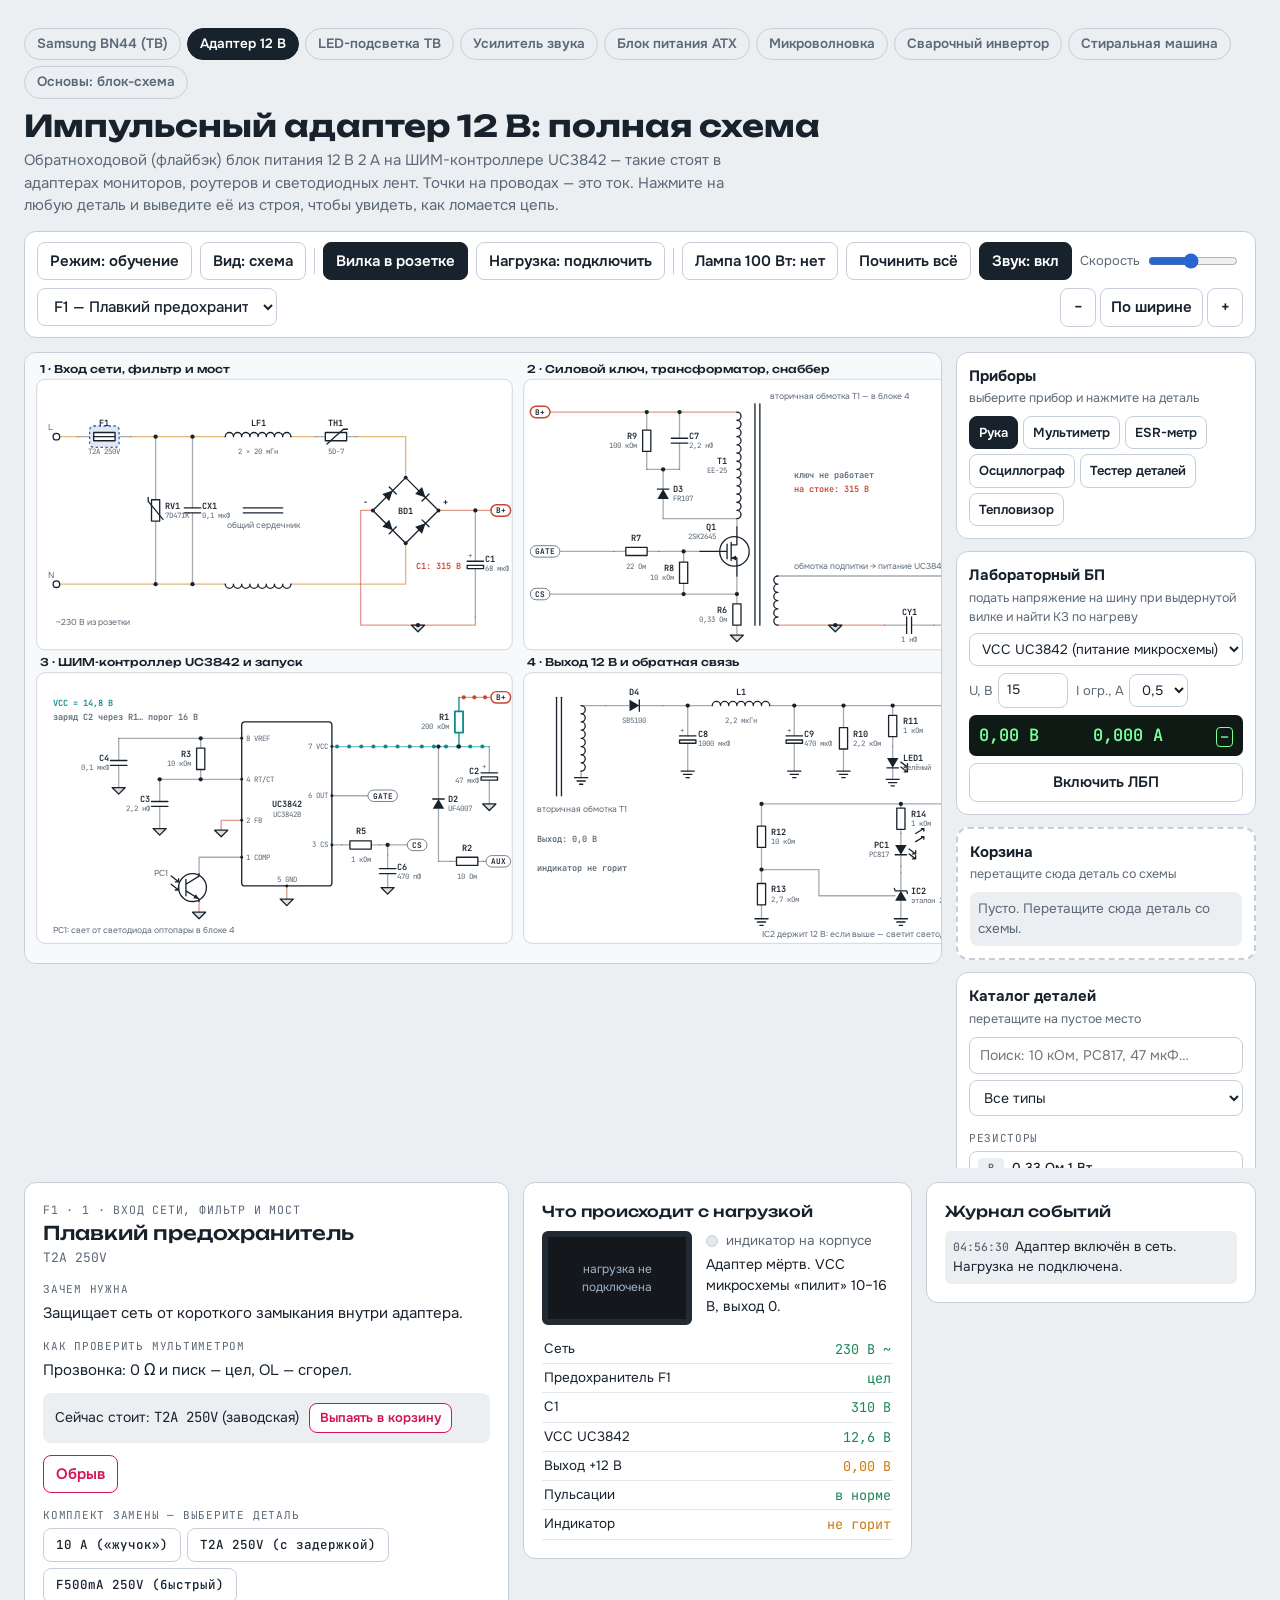
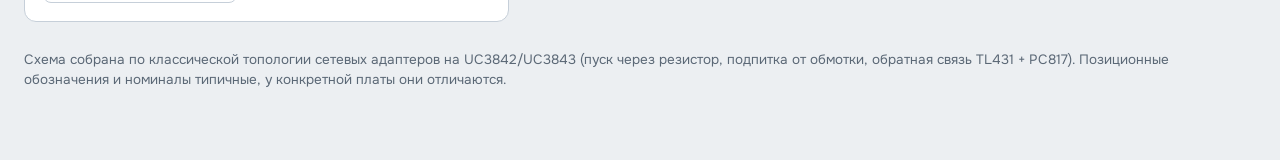
==== commit 0d77df55: "Сварочный инвертор: плавный пуск, UC3845, косой мост на IGBT, датчик тока; сброс КЗ после устранения" ====
--- a/adapter.html
+++ b/adapter.html
@@ -12,7 +12,7 @@
 <div class="wrap">
   <header>
     <div>
-    <nav class="boards" aria-label="Платы"><a href="index.html">Samsung BN44 (ТВ)</a><a href="adapter.html" aria-current="page">Адаптер 12 В</a><a href="led.html">LED-подсветка ТВ</a><a href="amp.html">Усилитель звука</a><a href="atx.html">Блок питания ATX</a><a href="micro.html">Микроволновка</a><a href="washer.html">Стиральная машина</a><a href="extra/psu-basics.html">Основы: блок-схема</a></nav>
+    <nav class="boards" aria-label="Платы"><a href="index.html">Samsung BN44 (ТВ)</a><a href="adapter.html" aria-current="page">Адаптер 12 В</a><a href="led.html">LED-подсветка ТВ</a><a href="amp.html">Усилитель звука</a><a href="atx.html">Блок питания ATX</a><a href="micro.html">Микроволновка</a><a href="weld.html">Сварочный инвертор</a><a href="washer.html">Стиральная машина</a><a href="extra/psu-basics.html">Основы: блок-схема</a></nav>
       <h1>Импульсный адаптер 12 В: полная схема</h1>
       <p class="lead">Обратноходовой (флайбэк) блок питания 12 В 2 А на ШИМ-контроллере UC3842 — такие стоят в адаптерах мониторов, роутеров и светодиодных лент. Точки на проводах — это ток. Нажмите на любую деталь и выведите её из строя, чтобы увидеть, как ломается цепь.</p>
     </div>
--- a/css/style.css
+++ b/css/style.css
@@ -294,3 +294,8 @@
 .mwb{fill:#dfe3e7;stroke:#889}.mww{fill:#2a2d31}.mww.on{fill:#f3d98a}.mww.open{fill:#bfc5cb}.mwp{fill:#ddd;stroke:#999}.mwr{stroke:#aaa;stroke-width:1.2}
 .mwc{stroke:#557}.mwwave{fill:none;stroke:#e6553a;stroke-width:1.4}
 .mwspin{animation:mwspin 1.2s linear infinite}@keyframes mwspin{50%{transform:scaleX(-1)}}
+/* сварочный инвертор */
+.screen.wdbox{background:#e9ecef;padding:4px}.wdbox svg{width:100%;height:100%}
+.wdb{fill:#1f5fa8;stroke:#123}.wdh{fill:#333}.wdh.on{fill:#ffcc33}.wdk{fill:#222;stroke:#999}.wdn{stroke:#fff;stroke-width:1.5}
+.wde{stroke:#666;stroke-width:3;stroke-linecap:round}.wdm{fill:#888}.wdarc{fill:#bfe6ff;opacity:.85;animation:wdarc .08s infinite alternate}
+@keyframes wdarc{to{opacity:.4}}
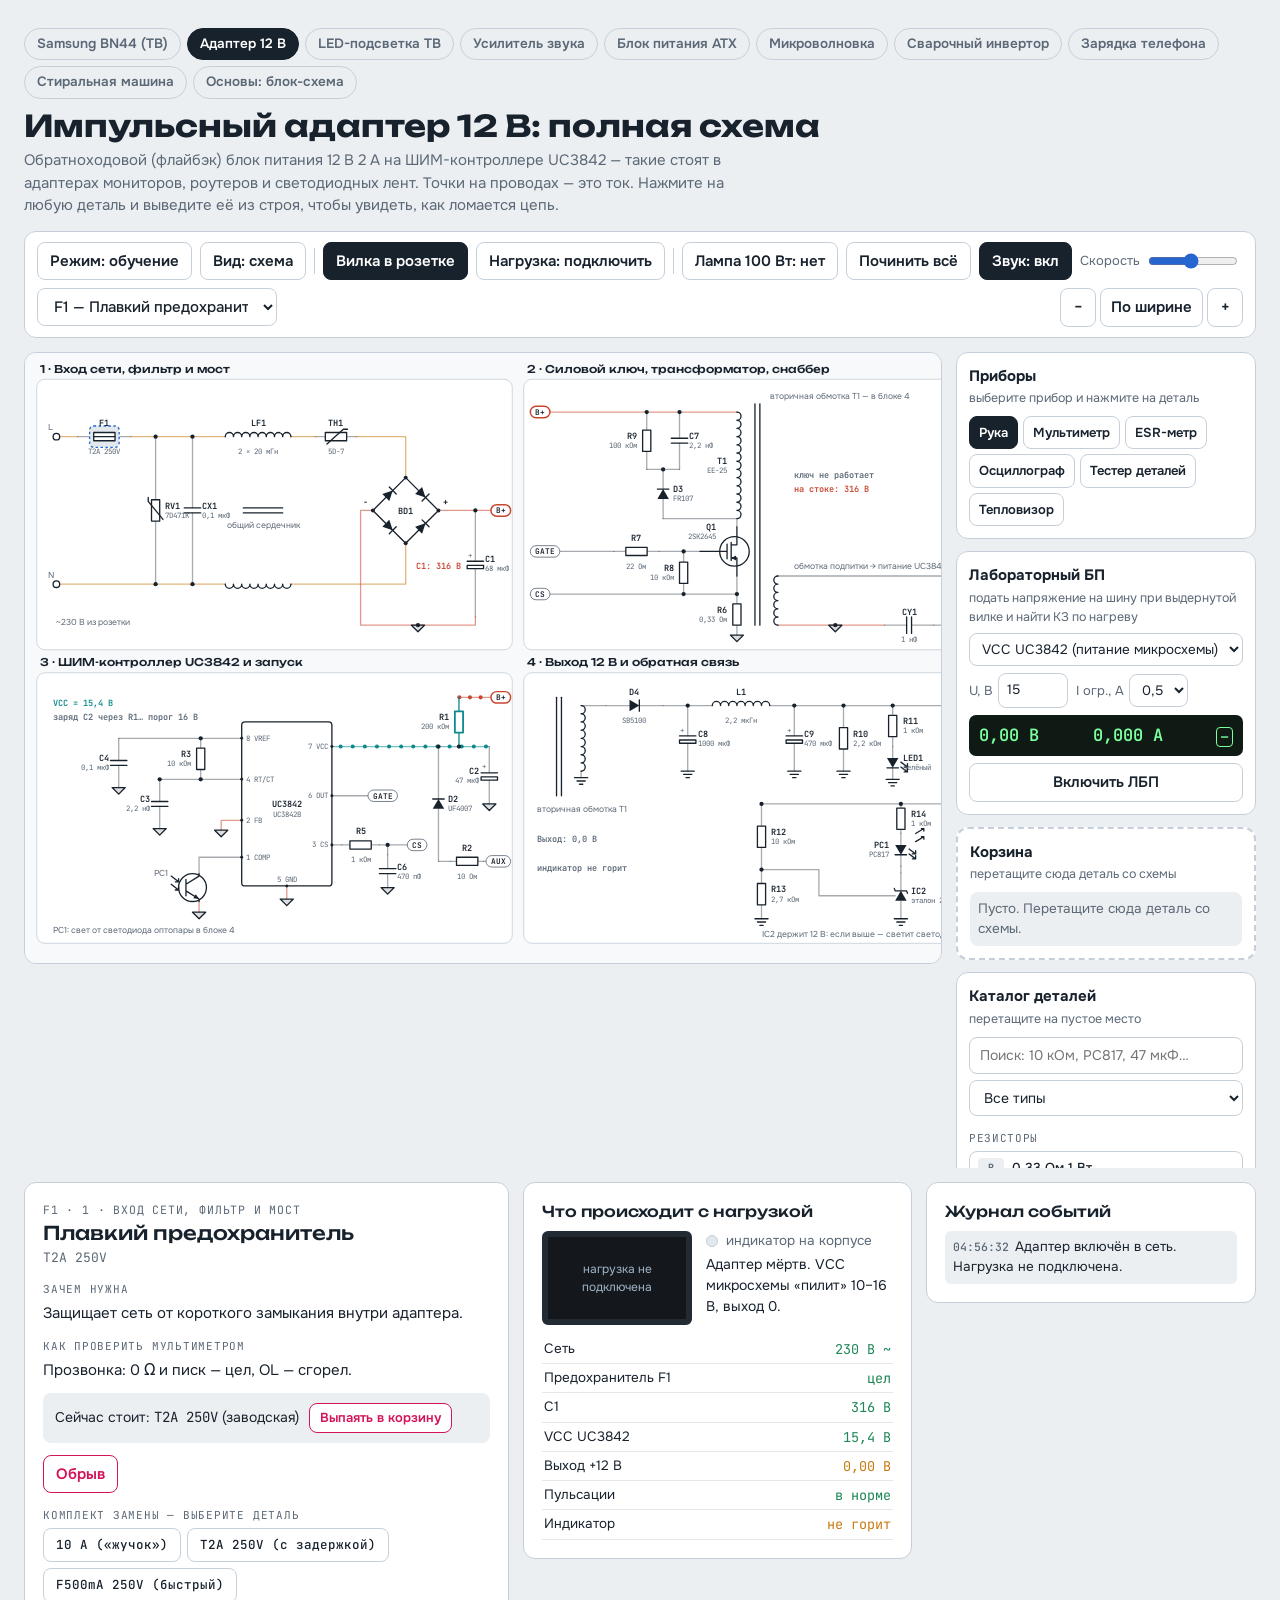
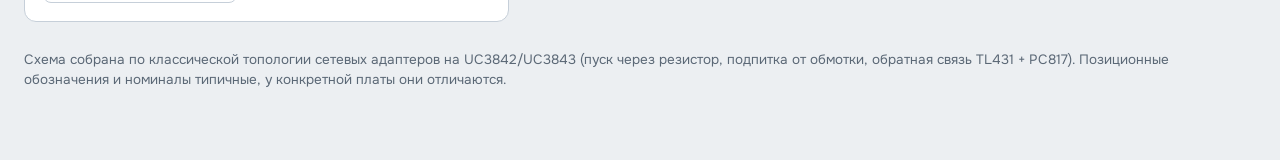
==== commit 2ecd443e: "Цепь зарядки телефона (USB-C, OVP, BQ25601, DW01); README: девять плат Co-Authored-By: Claude Opus 5" ====
--- a/adapter.html
+++ b/adapter.html
@@ -12,7 +12,7 @@
 <div class="wrap">
   <header>
     <div>
-    <nav class="boards" aria-label="Платы"><a href="index.html">Samsung BN44 (ТВ)</a><a href="adapter.html" aria-current="page">Адаптер 12 В</a><a href="led.html">LED-подсветка ТВ</a><a href="amp.html">Усилитель звука</a><a href="atx.html">Блок питания ATX</a><a href="micro.html">Микроволновка</a><a href="weld.html">Сварочный инвертор</a><a href="washer.html">Стиральная машина</a><a href="extra/psu-basics.html">Основы: блок-схема</a></nav>
+    <nav class="boards" aria-label="Платы"><a href="index.html">Samsung BN44 (ТВ)</a><a href="adapter.html" aria-current="page">Адаптер 12 В</a><a href="led.html">LED-подсветка ТВ</a><a href="amp.html">Усилитель звука</a><a href="atx.html">Блок питания ATX</a><a href="micro.html">Микроволновка</a><a href="weld.html">Сварочный инвертор</a><a href="phone.html">Зарядка телефона</a><a href="washer.html">Стиральная машина</a><a href="extra/psu-basics.html">Основы: блок-схема</a></nav>
       <h1>Импульсный адаптер 12 В: полная схема</h1>
       <p class="lead">Обратноходовой (флайбэк) блок питания 12 В 2 А на ШИМ-контроллере UC3842 — такие стоят в адаптерах мониторов, роутеров и светодиодных лент. Точки на проводах — это ток. Нажмите на любую деталь и выведите её из строя, чтобы увидеть, как ломается цепь.</p>
     </div>
--- a/css/style.css
+++ b/css/style.css
@@ -299,3 +299,7 @@
 .wdb{fill:#1f5fa8;stroke:#123}.wdh{fill:#333}.wdh.on{fill:#ffcc33}.wdk{fill:#222;stroke:#999}.wdn{stroke:#fff;stroke-width:1.5}
 .wde{stroke:#666;stroke-width:3;stroke-linecap:round}.wdm{fill:#888}.wdarc{fill:#bfe6ff;opacity:.85;animation:wdarc .08s infinite alternate}
 @keyframes wdarc{to{opacity:.4}}
+/* телефон */
+.screen.phbox{background:#e9ecef;padding:4px}.phbox svg{width:100%;height:100%}
+.phb{fill:#1b1d20}.phs{fill:#0c0d0f}.phs.on{fill:#2b4a6e}.phc{fill:none;stroke:#cfd6dc;stroke-width:1.2}.phc+rect{fill:#cfd6dc}.phl{fill:#5df2a0}.phl.low{fill:#ff6b6b}
+.pht{fill:#fff;font:600 7px system-ui,sans-serif;text-anchor:middle}.pcl.red{fill:#ff4d4d}.phk{fill:#888;stroke:#888}
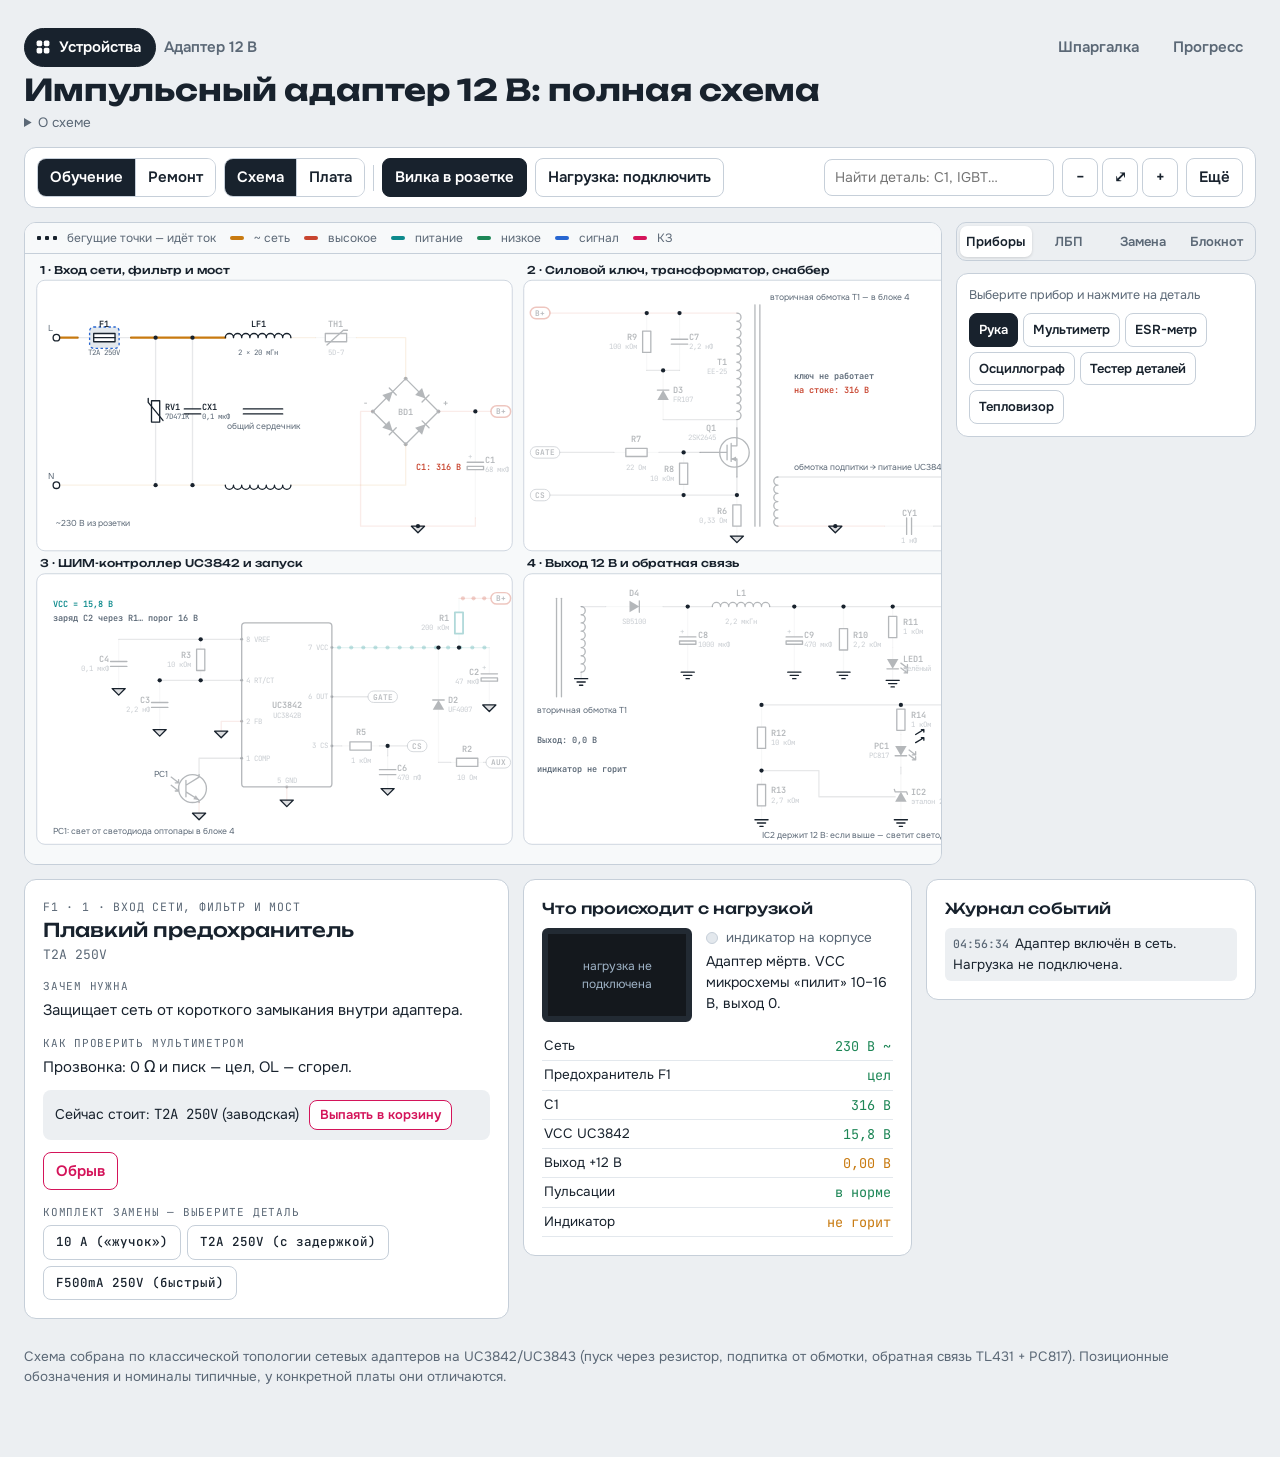
==== commit 55d97c74: "Интерфейс v3: меню устройств, режимы-переключатели, «Ещё», поиск, вкладки панели и мобильные вкладки" ====
--- a/adapter.html
+++ b/adapter.html
@@ -4,43 +4,60 @@
 <meta charset="utf-8">
 <meta name="viewport" content="width=device-width, initial-scale=1, viewport-fit=cover">
 <title>Адаптер 12 В на UC3842</title>
+<meta name="theme-color" content="#18222d">
+<link rel="manifest" href="manifest.webmanifest">
+<link rel="icon" href="icon.svg" type="image/svg+xml">
 <link rel="preconnect" href="https://fonts.googleapis.com">
 <link rel="stylesheet" href="https://fonts.googleapis.com/css2?family=Unbounded:wght@500;700&family=Onest:wght@400;500;600&family=JetBrains+Mono:wght@400;600&display=swap">
 <link rel="stylesheet" href="css/style.css">
 </head>
-<body>
+<body data-board="adapter">
 <div class="wrap">
-  <header>
-    <div>
-    <nav class="boards" aria-label="Платы"><a href="index.html">Samsung BN44 (ТВ)</a><a href="adapter.html" aria-current="page">Адаптер 12 В</a><a href="led.html">LED-подсветка ТВ</a><a href="amp.html">Усилитель звука</a><a href="atx.html">Блок питания ATX</a><a href="micro.html">Микроволновка</a><a href="weld.html">Сварочный инвертор</a><a href="phone.html">Зарядка телефона</a><a href="washer.html">Стиральная машина</a><a href="extra/psu-basics.html">Основы: блок-схема</a></nav>
-      <h1>Импульсный адаптер 12 В: полная схема</h1>
-      <p class="lead">Обратноходовой (флайбэк) блок питания 12 В 2 А на ШИМ-контроллере UC3842 — такие стоят в адаптерах мониторов, роутеров и светодиодных лент. Точки на проводах — это ток. Нажмите на любую деталь и выведите её из строя, чтобы увидеть, как ломается цепь.</p>
+  <header class="hdr">
+    <div class="hrow">
+      <button id="devB" type="button" class="devb" aria-haspopup="dialog" aria-expanded="false"><svg viewBox="0 0 20 20" aria-hidden="true"><rect x="2" y="2" width="7" height="7" rx="2"/><rect x="11" y="2" width="7" height="7" rx="2"/><rect x="2" y="11" width="7" height="7" rx="2"/><rect x="11" y="11" width="7" height="7" rx="2"/></svg>Устройства</button>
+      <span class="crumb">Адаптер 12 В</span>
+      <span class="grow"></span>
+      <button id="cheatB" type="button" class="lite">Шпаргалка</button>
+      <button id="statB" type="button" class="lite">Прогресс</button>
     </div>
+    <nav class="boards" id="devNav" aria-label="Устройства" hidden><a href="index.html" data-id="samsung" data-group="Блоки питания" data-icon="tv" data-desc="ТВ-блок с PFC, дежуркой и LLC" data-n="21">Samsung BN44 (ТВ)</a><a href="adapter.html" data-id="adapter" data-group="Блоки питания" data-icon="plug" data-desc="Флайбэк на UC3842, 12 В 2 А" data-n="13" aria-current="page">Адаптер 12 В</a><a href="led.html" data-id="led" data-group="Телевизор и звук" data-icon="bulb" data-desc="Драйвер подсветки, линейки светодиодов" data-n="11">LED-подсветка ТВ</a><a href="amp.html" data-id="amp" data-group="Телевизор и звук" data-icon="spk" data-desc="TDA7294, ±35 В, динамик" data-n="11">Усилитель звука</a><a href="atx.html" data-id="atx" data-group="Блоки питания" data-icon="pc" data-desc="Компьютерный БП на TL494" data-n="17">Блок питания ATX</a><a href="micro.html" data-id="micro" data-group="Бытовая техника" data-icon="mw" data-desc="MOT, удвоитель 4 кВ, магнетрон" data-n="16">Микроволновка</a><a href="weld.html" data-id="weld" data-group="Инструмент и мобильные" data-icon="weld" data-desc="Косой мост на IGBT, UC3845" data-n="15">Сварочный инвертор</a><a href="phone.html" data-id="phone" data-group="Инструмент и мобильные" data-icon="phone" data-desc="USB-C, контроллер заряда, АКБ" data-n="11">Зарядка телефона</a><a href="washer.html" data-id="washer" data-group="Бытовая техника" data-icon="wash" data-desc="LNK304, МК, реле ТЭНа, симисторы" data-n="17">Стиральная машина</a><a href="extra/psu-basics.html" data-id="" data-group="Теория" data-icon="book" data-desc="Как устроен импульсный блок питания" data-n="0">Основы: блок-схема</a></nav>
+    <h1>Импульсный адаптер 12 В: полная схема</h1>
+    <details class="about"><summary>О схеме</summary><p class="lead">Обратноходовой (флайбэк) блок питания 12 В 2 А на ШИМ-контроллере UC3842 — такие стоят в адаптерах мониторов, роутеров и светодиодных лент. Точки на проводах — это ток. Нажмите на любую деталь и выведите её из строя, чтобы увидеть, как ломается цепь.</p></details>
   </header>
 
   <div class="bar" role="toolbar" aria-label="Управление">
-    <button id="bMode" type="button">Режим: обучение</button>
-    <button id="bView" type="button">Вид: схема</button>
+    <div class="seg" role="group" aria-label="Режим"><button type="button" id="sgLearn" aria-pressed="true">Обучение</button><button type="button" id="sgRepair" aria-pressed="false">Ремонт</button></div>
+    <div class="seg" role="group" aria-label="Вид"><button type="button" id="sgSch" aria-pressed="true">Схема</button><button type="button" id="sgPcb" aria-pressed="false">Плата</button></div>
     <span class="sep"></span>
     <button id="bMains" type="button" class="on">Вилка в розетке</button>
     <button id="bTv" type="button">Нагрузка: подключить</button>
-    <span class="sep"></span>
-    <button id="bLamp" type="button">Лампа 100 Вт: нет</button>
-    <button id="bFixAll" type="button">Починить всё</button>
-    <button id="bSnd" type="button">Звук: вкл</button>
-    <label class="rng" for="spd">Скорость <input id="spd" type="range" min="10" max="200" value="100"></label>
-    <select id="pick" aria-label="Выбрать деталь"></select>
-    <div class="zoom"><button id="zOut" type="button" aria-label="Уменьшить">−</button><button id="zFit" type="button">По ширине</button><button id="zIn" type="button" aria-label="Увеличить">+</button></div>
+    <div class="find"><input id="findQ" type="search" autocomplete="off" placeholder="Найти деталь: C1, IGBT…" aria-label="Найти деталь на схеме"><ul id="findL" class="findl" hidden></ul></div>
+    <div class="zoom"><button id="zOut" type="button" aria-label="Уменьшить">−</button><button id="zFit" type="button" title="По ширине">⤢</button><button id="zIn" type="button" aria-label="Увеличить">+</button></div>
+    <div class="more"><button id="moreB" type="button" aria-haspopup="true" aria-expanded="false">Ещё</button>
+      <div class="pop" id="morePop" hidden>
+        <button id="bLamp" type="button">Лампа 100 Вт: нет</button>
+        <button id="bFixAll" type="button">Починить всё</button>
+        <button id="bSnd" type="button">Звук: вкл</button>
+        <label class="rng" for="spd">Скорость <input id="spd" type="range" min="10" max="200" value="100"></label>
+        <label class="chk"><input type="checkbox" id="optHl" checked> Подсвечивать цепи выбранной детали</label>
+        <label class="chk"><input type="checkbox" id="optNorm" checked> Показывать норму у приборов</label>
+        <label class="chk"><input type="checkbox" id="optFlow" checked> Ток на виде «Плата»</label>
+      </div>
+    </div>
+    <button id="bMode" type="button" hidden>Режим: обучение</button>
+    <button id="bView" type="button" hidden>Вид: схема</button>
+    <select id="pick" aria-label="Выбрать деталь" hidden></select>
   </div>
 
   <section class="card repair" id="repair" hidden aria-labelledby="rpT">
     <div class="rp-head">
       <h3 id="rpT">Ремонт</h3>
       <select id="scSel" aria-label="Выбор задачи"></select>
-      <button id="scStart" type="button">Начать задачу заново</button>
+      <button id="scStart" type="button">Начать заново</button>
     </div>
     <p class="complaint"><span class="kick">Жалоба владельца</span><span id="scText"></span></p>
-    <p class="hint">Найдите поломку: смотрите, докуда течёт ток и какие напряжения есть. Подозрительную деталь перетащите в корзину и проверьте мультиметром. Новую деталь перетащите из каталога на пустое место. Затем подключите нагрузку.</p>
+    <p class="hint rp-how">Ищите, докуда доходит ток и какие напряжения есть. Подозрительную деталь перетащите в корзину и проверьте, новую — из каталога на пустое место. Затем подключите нагрузку.</p>
     <div class="rp-act"><button id="hintB" type="button">Подсказка</button><button id="ansB" type="button">Показать ответ</button></div>
     <ol class="hints" id="hints"></ol>
     <div class="win" id="win" hidden></div>
@@ -48,10 +65,14 @@
   </section>
 
   <div class="work">
-    <div class="board" id="board"><svg id="sch" viewBox="0 -4 1796 1108" role="img" aria-label="Принципиальная схема блока питания"></svg></div>
-    <aside class="side" aria-label="Приборы, корзина и каталог деталей">
+    <div class="board" id="board"><svg id="sch" viewBox="0 -4 1796 1108" role="img" aria-label="Принципиальная схема"></svg></div>
+    <aside class="side" aria-label="Приборы, ЛБП, замена деталей, блокнот">
+      <div class="stabs" role="tablist" aria-label="Панель">
+        <button type="button" role="tab" data-tab="tTools" aria-selected="true">Приборы</button><button type="button" role="tab" data-tab="tLab" aria-selected="false">ЛБП</button><button type="button" role="tab" data-tab="tParts" aria-selected="false">Замена</button><button type="button" role="tab" data-tab="tNote" aria-selected="false">Блокнот</button>
+      </div>
+      <div class="tpanel" id="tTools" role="tabpanel">
       <div class="tools" id="tools">
-        <div class="th"><b>Приборы</b><span>выберите прибор и нажмите на деталь</span></div>
+        <div class="th"><span>Выберите прибор и нажмите на деталь</span></div>
         <div class="tbtns">
           <button type="button" data-t="hand" aria-pressed="true">Рука</button><button type="button" data-t="dmm" aria-pressed="false">Мультиметр</button>
           <button type="button" data-t="esr" aria-pressed="false">ESR-метр</button><button type="button" data-t="osc" aria-pressed="false">Осциллограф</button>
@@ -64,38 +85,49 @@
         <div class="meter" id="meter" hidden>
           <div class="mhead"><b id="mTool"></b><span id="mTgt"></span></div>
           <div class="lcd2" id="mLcd"><span id="mV">- - -</span><small id="mU"></small></div>
+          <div class="norm" id="mNorm" hidden></div>
           <div class="osc" id="mOsc" hidden><canvas id="oscC"></canvas></div>
           <p class="mn" id="mN"></p>
           <ul class="mrows" id="mRows"></ul>
           <button type="button" id="discharge">Разрядить C1 резистором</button>
         </div>
       </div>
+      </div>
+      <div class="tpanel" id="tLab" role="tabpanel" hidden>
       <div class="labpsu" id="labBox">
-        <div class="th"><b>Лабораторный БП</b><span>подать напряжение на шину при выдернутой вилке и найти КЗ по нагреву</span></div>
+        <div class="th"><span>Подать напряжение на шину при выдернутой вилке и найти КЗ по нагреву</span></div>
         <select id="labRail" aria-label="Шина"></select>
         <div class="lrow"><label for="labV">U, В <input id="labV" type="number" min="0" max="30" step="0.5" value="15"></label>
           <label for="labI">I огр., А <select id="labI"><option value="0.1">0,1</option><option value="0.5" selected>0,5</option><option value="1">1</option><option value="2">2</option></select></label></div>
         <div class="lcdl"><span id="labVo">0,00 В</span><span id="labIo">0,000 А</span><b id="labCC">—</b></div>
         <button type="button" id="labOn">Включить ЛБП</button>
       </div>
+      </div>
+      <div class="tpanel" id="tParts" role="tabpanel" hidden>
       <div class="trash" id="trash"><div class="th"><b>Корзина</b><span>перетащите сюда деталь со схемы</span></div><ul id="trashL"></ul></div>
       <div class="cat">
         <div class="th"><b>Каталог деталей</b><span>перетащите на пустое место</span></div>
-        <input id="catQ" type="search" placeholder="Поиск: 10 кОм, PC817, 47 мкФ…" aria-label="Поиск детали">
+        <input id="catQ" type="search" placeholder="Поиск: 10 кОм, PC817, 47 мкФ…" aria-label="Поиск в каталоге">
         <select id="catF" aria-label="Тип детали"></select>
         <ul id="catL"></ul>
+      </div>
+      </div>
+      <div class="tpanel" id="tNote" role="tabpanel" hidden>
+        <div class="th"><span>Каждое измерение записывается сюда само</span></div>
+        <div class="notew"><table class="note" id="noteT"></table></div>
+        <button type="button" id="noteClr">Очистить блокнот</button>
       </div>
     </aside>
   </div>
 
   <div class="lower">
-    <section class="card" aria-live="polite">
+    <section class="card" id="partCard" aria-live="polite">
       <div class="kick" id="cId">Деталь</div>
       <h2 id="cName">Нажмите на деталь на схеме</h2>
       <p class="val" id="cVal"></p>
-      <div id="cBody"><p class="hint">Любую деталь можно вывести из строя: обрыв, пробой или высыхание. Схема покажет, где остановится ток, а здесь появятся объяснение, признаки и причина поломки. Чинить — только подходящей деталью из комплекта замены.</p></div>
+      <div id="cBody"><p class="hint">Любую деталь можно вывести из строя: обрыв, пробой или высыхание. Схема покажет, где остановится ток, а здесь появятся объяснение, признаки и причина поломки.</p></div>
     </section>
-    <section class="card">
+    <section class="card" id="devCard">
       <h3>Что происходит с нагрузкой</h3>
       <div class="tv">
         <div class="screen" id="screen"><span>выключен</span></div>
@@ -105,13 +137,21 @@
       </div>
       <table class="rd" id="rd"></table>
     </section>
-    <section class="card log">
+    <section class="card log" id="logCard">
       <h3>Журнал событий</h3>
       <ol id="log"></ol>
     </section>
   </div>
-  <p class="hint">Схема собрана по классической топологии сетевых адаптеров на UC3842/UC3843 (пуск через резистор, подпитка от обмотки, обратная связь TL431 + PC817). Позиционные обозначения и номиналы типичные, у конкретной платы они отличаются.</p>
+  <p class="hint foot">Схема собрана по классической топологии сетевых адаптеров на UC3842/UC3843 (пуск через резистор, подпитка от обмотки, обратная связь TL431 + PC817). Позиционные обозначения и номиналы типичные, у конкретной платы они отличаются.</p>
 </div>
+<nav class="mtabs" id="mtabs" aria-label="Разделы">
+  <button type="button" data-m="board" aria-pressed="true"><svg viewBox="0 0 20 20" aria-hidden="true"><path d="M3 5h5v4h4V5h5M3 15h14M10 9v6"/></svg>Схема</button>
+  <button type="button" data-m="part" aria-pressed="false"><svg viewBox="0 0 20 20" aria-hidden="true"><rect x="5" y="7" width="10" height="6" rx="1"/><path d="M2 10h3M15 10h3"/></svg>Деталь</button>
+  <button type="button" data-m="tools" aria-pressed="false"><svg viewBox="0 0 20 20" aria-hidden="true"><rect x="5" y="2" width="10" height="16" rx="2"/><path d="M8 6h4M10 10v4"/></svg>Приборы</button>
+  <button type="button" data-m="dev" aria-pressed="false"><svg viewBox="0 0 20 20" aria-hidden="true"><rect x="2" y="4" width="16" height="10" rx="2"/><path d="M7 17h6"/></svg>Устройство</button>
+  <button type="button" data-m="task" aria-pressed="false" id="mtTask" hidden><svg viewBox="0 0 20 20" aria-hidden="true"><path d="M5 3h10v14H5zM8 7h4M8 10h4M8 13h2"/></svg>Задача</button>
+</nav>
+<div class="modal" id="modal" hidden role="dialog" aria-modal="true" aria-labelledby="modT"><div class="modbox"><div class="modh"><h2 id="modT"></h2><button type="button" id="modX" aria-label="Закрыть">✕</button></div><div id="modB" class="modb"></div></div></div>
 <script src="js/core/01-helpers.js"></script>
 <script src="boards/adapter/parts.js"></script>
 <script src="boards/adapter/schematic.js"></script>
@@ -128,5 +168,8 @@
 <script src="js/core/11-extras.js"></script>
 <script src="js/core/12-pcb.js"></script>
 <script src="js/core/13-exam.js"></script>
+<script src="js/core/14-ux.js"></script>
+<script src="js/core/15-assist.js"></script>
+<script src="js/core/16-pcbflow.js"></script>
 </body>
 </html>
--- a/css/style.css
+++ b/css/style.css
@@ -303,3 +303,157 @@
 .screen.phbox{background:#e9ecef;padding:4px}.phbox svg{width:100%;height:100%}
 .phb{fill:#1b1d20}.phs{fill:#0c0d0f}.phs.on{fill:#2b4a6e}.phc{fill:none;stroke:#cfd6dc;stroke-width:1.2}.phc+rect{fill:#cfd6dc}.phl{fill:#5df2a0}.phl.low{fill:#ff6b6b}
 .pht{fill:#fff;font:600 7px system-ui,sans-serif;text-anchor:middle}.pcl.red{fill:#ff4d4d}.phk{fill:#888;stroke:#888}
+/* ================= v3: порядок в интерфейсе ================= */
+.hdr{display:grid;gap:6px;align-items:start;justify-content:stretch}
+.hrow{display:flex;align-items:center;gap:8px;flex-wrap:wrap}
+.grow{flex:1 1 auto}
+.devb{display:inline-flex;align-items:center;gap:8px;background:var(--ink);color:var(--panel);border-color:var(--ink);border-radius:999px;padding:7px 14px 7px 10px}
+.devb svg{width:16px;height:16px;fill:currentColor}
+.crumb{font-weight:600;color:var(--muted)}
+.lite{background:transparent;border-color:transparent;color:var(--muted);font-weight:600}
+.lite:hover{border-color:var(--line);color:var(--ink)}
+.about summary{cursor:pointer;color:var(--muted);font-size:13.5px;width:max-content}
+.about .lead{margin-top:4px}
+.seg{display:inline-flex;border:1px solid var(--line);border-radius:9px;overflow:hidden;flex:none}
+.seg button{border:0;border-radius:0;padding:7px 12px;background:var(--panel)}
+.seg button+button{border-left:1px solid var(--line)}
+.seg button[aria-pressed="true"]{background:var(--ink);color:var(--panel)}
+.find{position:relative;margin-left:auto;flex:0 1 230px;min-width:150px}
+.find input{width:100%;font:inherit;font-size:14px;padding:7px 10px;border:1px solid var(--line);border-radius:8px;background:var(--panel);color:var(--ink)}
+.findl{position:absolute;z-index:20;left:0;right:0;top:calc(100% + 4px);list-style:none;margin:0;padding:4px;background:var(--panel);border:1px solid var(--line);border-radius:10px;box-shadow:0 10px 30px #0003;max-height:320px;overflow:auto}
+.findl button{width:100%;text-align:left;border:0;background:transparent;display:flex;gap:8px;align-items:baseline;padding:6px 8px;font-weight:500;font-size:13.5px}
+.findl button b{font-family:var(--f-mono);min-width:44px}
+.findl button span{color:var(--muted);font-size:12.5px}
+.findl button:hover,.findl button.act{background:var(--bg)}
+.zoom{margin-left:0}
+.more{position:relative}
+.pop{position:absolute;right:0;top:calc(100% + 6px);z-index:20;width:280px;display:grid;gap:8px;padding:12px;background:var(--panel);border:1px solid var(--line);border-radius:12px;box-shadow:0 12px 34px #0003}
+.pop>button{width:100%;text-align:left}
+.chk{display:flex;gap:8px;align-items:flex-start;font-size:13.5px;color:var(--ink);cursor:pointer}
+.chk input{margin-top:3px;accent-color:var(--fb)}
+.stabs{display:grid;grid-template-columns:repeat(4,1fr);gap:2px;background:var(--bg);border:1px solid var(--line);border-radius:10px;padding:3px;position:sticky;top:0;z-index:3}
+.stabs button{border:0;background:transparent;font-size:13px;padding:6px 4px;border-radius:7px;color:var(--muted)}
+.stabs button[aria-selected="true"]{background:var(--panel);color:var(--ink);box-shadow:0 1px 3px #0002}
+.stabs button .cnt{display:inline-block;min-width:16px;margin-left:3px;font-size:10.5px;padding:0 4px;border-radius:8px;background:var(--fb);color:#fff}
+.tpanel{display:grid;gap:12px}
+#tNote{background:var(--panel);border:1px solid var(--line);border-radius:12px;padding:12px}
+.notew{max-height:56vh;overflow:auto}
+.note{width:100%;border-collapse:collapse;font-size:12.5px}
+.note th{text-align:left;color:var(--muted);font-weight:500;font-size:11.5px;border-bottom:1px solid var(--line);padding:3px 4px;position:sticky;top:0;background:var(--panel)}
+.note td{padding:4px;border-bottom:1px solid var(--grid);vertical-align:top}
+.note td.v{font-family:var(--f-mono);white-space:nowrap}
+.note tr.bad td.v{color:var(--bad);font-weight:600}.note tr.ok td.v{color:var(--lv)}
+.note .ptl{border:0;background:none;padding:0;font-family:var(--f-mono);font-weight:700;color:var(--fb);cursor:pointer}
+#noteClr{font-size:12.5px;padding:5px 10px;justify-self:start}
+.norm{margin-top:6px;font-size:12.5px;color:#cfd8df;display:flex;gap:6px;align-items:baseline;flex-wrap:wrap}
+.norm b{font-family:var(--f-mono);color:#fff}
+.norm .tag2{font-size:11px;font-weight:700;padding:1px 7px;border-radius:999px}
+.norm .tag2.ok{background:#1d8656;color:#fff}.norm .tag2.bad{background:#d4145a;color:#fff}.norm .tag2.mid{background:#6b7480;color:#fff}
+body.exam .norm{display:none!important}
+/* подсветка цепи */
+#sch.hl .w:not(.on){stroke-opacity:.1!important}
+#sch.hl .w.on{stroke-opacity:1!important;stroke-width:2.6}
+#sch.hl .pc:not(.on){opacity:.32}
+#sch.hl .flag:not(.on){opacity:.3}
+#sch.hl circle.dot{opacity:.25}
+/* подсказки-маршрут */
+.hints{counter-reset:st}
+.hints li{position:relative;padding-left:40px}
+.hints li:not(.ans)::before{counter-increment:st;content:counter(st);position:absolute;left:10px;top:8px;width:20px;height:20px;border-radius:50%;background:var(--fb);color:#fff;font-size:12px;font-weight:700;display:grid;place-items:center}
+.hints li.ans{padding-left:12px}
+.pref{border:0;background:color-mix(in srgb,var(--fb) 14%,transparent);color:var(--fb);font-family:var(--f-mono);font-weight:700;font-size:13px;padding:0 5px;border-radius:5px;cursor:pointer}
+.pref:hover{background:var(--fb);color:#fff}
+/* модальное окно */
+.modal{position:fixed;inset:0;z-index:60;background:#0008;display:grid;place-items:center;padding:16px}
+.modbox{background:var(--panel);color:var(--ink);border-radius:16px;width:min(980px,100%);max-height:calc(100vh - 32px);display:flex;flex-direction:column;box-shadow:0 20px 60px #0006}
+.modh{display:flex;align-items:center;gap:12px;padding:16px 18px 10px;border-bottom:1px solid var(--line)}
+.modh h2{margin:0;font-family:var(--f-display);font-size:19px;font-weight:600;flex:1}
+.modh button{border:0;font-size:18px;padding:4px 10px}
+.modb{overflow:auto;padding:14px 18px 20px}
+.dgroup{font-family:var(--f-mono);font-size:11.5px;letter-spacing:.06em;text-transform:uppercase;color:var(--muted);margin:14px 0 8px}
+.dgroup:first-child{margin-top:0}
+.dgrid{display:grid;grid-template-columns:repeat(auto-fill,minmax(210px,1fr));gap:10px}
+.dcard{display:grid;grid-template-columns:42px 1fr;gap:4px 10px;align-items:center;text-decoration:none;color:var(--ink);border:1px solid var(--line);border-radius:12px;padding:12px;background:var(--panel)}
+.dcard:hover{border-color:var(--fb);box-shadow:0 4px 14px #0001}
+.dcard[aria-current="page"]{border-color:var(--ink);box-shadow:inset 0 0 0 1px var(--ink)}
+.dcard .ic{grid-row:span 2;width:42px;height:42px;border-radius:10px;background:var(--bg);display:grid;place-items:center}
+.dcard .ic svg{width:26px;height:26px;fill:none;stroke:var(--ink);stroke-width:1.6;stroke-linecap:round;stroke-linejoin:round}
+.dcard b{font-size:14.5px}
+.dcard small{color:var(--muted);font-size:12.5px;line-height:1.3}
+.dcard .pr{grid-column:1/-1;display:flex;align-items:center;gap:8px;font-size:12px;color:var(--muted);margin-top:6px}
+.dcard .pr i{flex:1;height:5px;border-radius:3px;background:var(--grid);overflow:hidden;position:relative}
+.dcard .pr i::after{content:"";position:absolute;inset:0 auto 0 0;width:var(--p,0%);background:var(--lv);border-radius:3px}
+.cheat{width:100%;border-collapse:collapse;font-size:13.5px}
+.cheat th{text-align:left;font-weight:600;color:var(--muted);font-size:12px;border-bottom:1px solid var(--line);padding:6px}
+.cheat td{border-bottom:1px solid var(--grid);padding:7px 6px;vertical-align:top}
+.cheat td:first-child{font-weight:600;width:34%}
+.cheat .pl{display:flex;flex-wrap:wrap;gap:4px}
+.cheat .pl span{font-family:var(--f-mono);font-size:12px;background:var(--bg);border-radius:6px;padding:1px 6px}
+.cheat .pl em{font-style:normal;color:var(--muted);font-family:var(--f-body)}
+.kpis{display:grid;grid-template-columns:repeat(auto-fit,minmax(140px,1fr));gap:10px;margin-bottom:14px}
+.kpi{background:var(--bg);border-radius:12px;padding:12px}
+.kpi b{display:block;font-family:var(--f-display);font-size:24px}
+.kpi span{color:var(--muted);font-size:12.5px}
+.weak{display:grid;gap:6px;margin:6px 0 14px;padding:0;list-style:none}
+.weak li{display:flex;gap:8px;align-items:center;justify-content:space-between;background:var(--bg);border-radius:8px;padding:8px 10px;font-size:13.5px}
+.mprint{margin-top:12px}
+/* поток тока на плате */
+.pdot{fill:#fffbea;stroke:var(--c,#ffd166);stroke-width:1.6;pointer-events:none}
+.trace.live{stroke-opacity:1}
+/* мобильные вкладки и мини-прибор */
+.mtabs{display:none}
+.mini{display:none}
+@media (max-width:760px){
+  body{padding-bottom:calc(64px + env(safe-area-inset-bottom,0px))}
+  .wrap{padding-block:12px 24px;gap:10px}
+  h1{font-size:19px}
+  .lite{padding:6px 8px;font-size:13px}
+  .crumb{display:none}
+  .bar{flex-wrap:wrap;overflow:visible;gap:6px;padding:8px}
+  .bar .sep{display:none}
+  .find{order:10;flex:1 1 100%;margin-left:0}
+  .seg button{padding:6px 9px;font-size:13.5px}
+  .board{max-height:calc(100vh - 230px)}
+  .mtabs{display:flex;position:fixed;left:0;right:0;bottom:0;z-index:40;background:var(--panel);border-top:1px solid var(--line);padding:4px 4px calc(4px + env(safe-area-inset-bottom,0px))}
+  .mtabs button{flex:1;border:0;background:transparent;display:grid;justify-items:center;gap:1px;font-size:11px;font-weight:600;color:var(--muted);padding:4px 2px;position:relative}
+  .mtabs button svg{width:22px;height:22px;fill:none;stroke:currentColor;stroke-width:1.6;stroke-linecap:round;stroke-linejoin:round}
+  .mtabs button[aria-pressed="true"]{color:var(--fb)}
+  .mtabs button.dot::after{content:"";position:absolute;top:3px;right:calc(50% - 16px);width:8px;height:8px;border-radius:50%;background:var(--bad)}
+  body:not([data-mt="board"]) .board{display:none}
+  body:not([data-mt="tools"]) .side{display:none}
+  body:not([data-mt="part"]) #partCard{display:none}
+  body:not([data-mt="dev"]) #devCard,body:not([data-mt="dev"]) #logCard{display:none}
+  body:not([data-mt="task"]) #repair{display:none!important}
+  .side{position:static;max-height:none}
+  .foot{display:none}
+  .mini{display:flex;position:fixed;left:8px;right:8px;bottom:calc(66px + env(safe-area-inset-bottom,0px));z-index:39;background:#2a2e33;color:#e9edf1;border:2px solid #e2b62d;border-radius:12px;padding:8px 12px;gap:10px;align-items:center;font-size:13px}
+  .mini[hidden]{display:none!important}
+  .mini b{font-family:var(--f-mono);font-size:20px;color:#c7f0a8}
+  .mini span{flex:1;min-width:0;overflow:hidden;text-overflow:ellipsis;white-space:nowrap}
+  .pop{position:fixed;left:8px;right:8px;top:auto;bottom:calc(70px + env(safe-area-inset-bottom,0px));width:auto}
+}
+.pc.flash .hit{animation:flash 1.5s ease-out}
+@keyframes flash{0%,40%{fill:color-mix(in srgb,#ffd166 70%,transparent);stroke:#e0a100;stroke-width:3}100%{fill:transparent}}
+@media print{body>*:not(.modal){display:none!important}.modal{position:static;background:none;padding:0}.modbox{box-shadow:none;max-height:none;width:100%}.modh button,.mprint{display:none}}
+.plegbg{fill:#0f3a22;opacity:.85}.plegt{font-family:var(--f-body);font-size:11px;fill:#e8f3ea}
+.trace.live{stroke-width:3.2}
+.trace.live{opacity:.95}
+.vleg{position:sticky;left:0;top:0;z-index:2;display:flex;flex-wrap:wrap;gap:4px 10px;align-items:center;font-size:12px;color:var(--muted);padding:6px 10px;background:color-mix(in srgb,var(--paper) 88%,transparent);backdrop-filter:blur(4px);border-bottom:1px solid var(--line)}
+.vleg .sw{width:14px;height:4px;border-radius:2px;background:var(--c);margin-left:4px}
+.vl-dot{width:22px;height:6px;background:radial-gradient(circle,var(--ink) 2px,transparent 2.5px) 0 0/8px 6px repeat-x}
+@media (max-width:760px){.vleg{font-size:11px;gap:2px 8px}}
+@media (max-width:760px){
+  .bar>.seg{flex:1 1 40%}.bar>.seg button{flex:1}
+  #bMains,#bTv{flex:1 1 40%;font-size:13px;padding:7px 8px;white-space:nowrap;overflow:hidden;text-overflow:ellipsis}
+  .find{order:5;flex:1 1 30%;min-width:0}
+  .zoom{order:6}.more{order:7}
+  #zFit{display:none}
+  .hdr h1{font-size:18px}
+}
+.stabs button{white-space:nowrap;padding:6px 2px}
+.stabs button .cnt{font-size:10px;min-width:15px;padding:0 3px}
+.cheat .pl{gap:6px}
+.cheat .chip{display:inline-flex;align-items:center;gap:5px;border:1px solid var(--line);border-radius:8px;padding:2px 7px 2px 3px;font-size:12.5px;background:var(--panel)}
+.cheat .chip em{font-style:normal;color:var(--muted)}
+.wrap>*{min-width:0}
+@media (max-width:760px){#repair select,#scSel{width:100%;max-width:100%;min-width:0}.rp-head{display:grid;grid-template-columns:1fr 1fr}.rp-head h3,.rp-head select{grid-column:1/-1}.mini span{text-align:left}body{padding-bottom:calc(120px + env(safe-area-inset-bottom,0px))}}
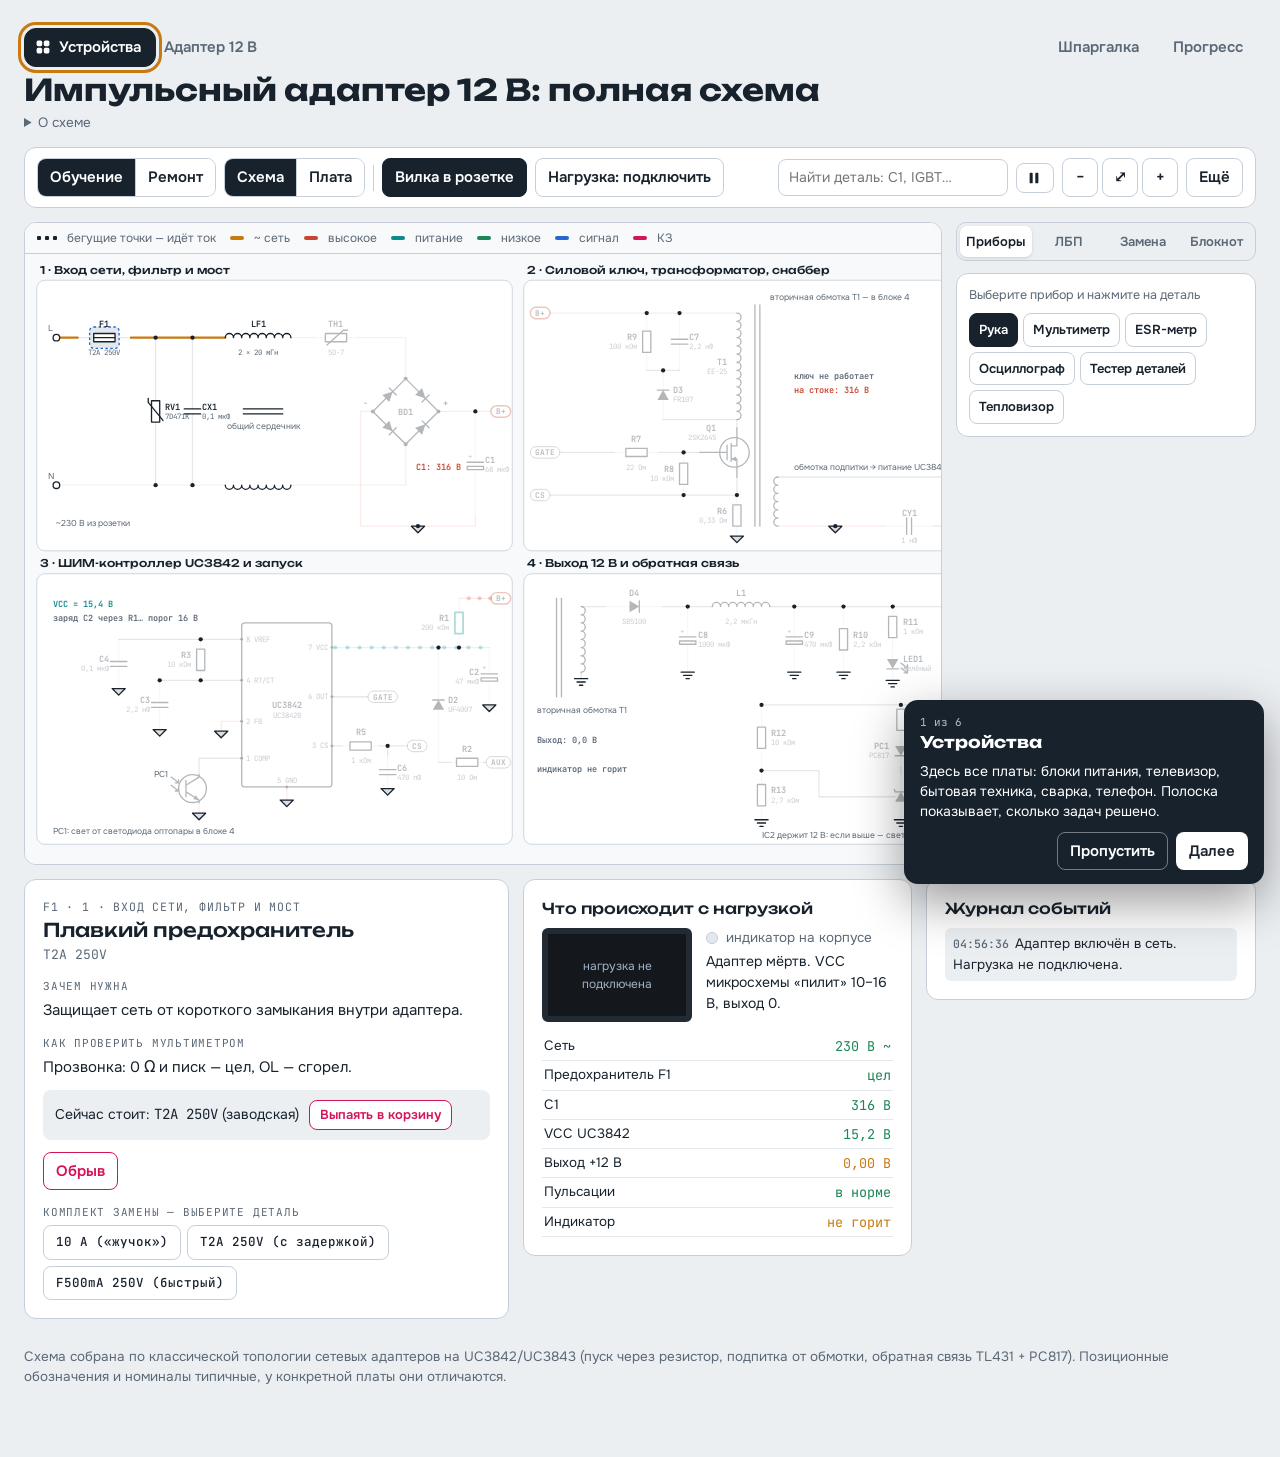
==== commit 3fafc95a: "Проверка изменений: шпаргалка — проверки по реальным типам деталей; «Инструменты» объединены с «Ещё»" ====
--- a/adapter.html
+++ b/adapter.html
@@ -33,6 +33,7 @@
     <button id="bMains" type="button" class="on">Вилка в розетке</button>
     <button id="bTv" type="button">Нагрузка: подключить</button>
     <div class="find"><input id="findQ" type="search" autocomplete="off" placeholder="Найти деталь: C1, IGBT…" aria-label="Найти деталь на схеме"><ul id="findL" class="findl" hidden></ul></div>
+    <button id="pauseB" type="button" class="pauseb" aria-pressed="false" title="Пауза (пробел)" aria-label="Пауза"><svg viewBox="0 0 16 16" aria-hidden="true"><rect x="3" y="2" width="3.5" height="12" rx="1"/><rect x="9.5" y="2" width="3.5" height="12" rx="1"/></svg></button>
     <div class="zoom"><button id="zOut" type="button" aria-label="Уменьшить">−</button><button id="zFit" type="button" title="По ширине">⤢</button><button id="zIn" type="button" aria-label="Увеличить">+</button></div>
     <div class="more"><button id="moreB" type="button" aria-haspopup="true" aria-expanded="false">Ещё</button>
       <div class="pop" id="morePop" hidden>
@@ -171,5 +172,6 @@
 <script src="js/core/14-ux.js"></script>
 <script src="js/core/15-assist.js"></script>
 <script src="js/core/16-pcbflow.js"></script>
+<script src="js/core/17-more.js"></script>
 </body>
 </html>
--- a/css/style.css
+++ b/css/style.css
@@ -457,3 +457,62 @@
 .cheat .chip em{font-style:normal;color:var(--muted)}
 .wrap>*{min-width:0}
 @media (max-width:760px){#repair select,#scSel{width:100%;max-width:100%;min-width:0}.rp-head{display:grid;grid-template-columns:1fr 1fr}.rp-head h3,.rp-head select{grid-column:1/-1}.mini span{text-align:left}body{padding-bottom:calc(120px + env(safe-area-inset-bottom,0px))}}
+
+/* v4: компактная панель, три мобильных раздела, интерактивные провода */
+.wire-hit{fill:none;stroke:transparent;stroke-width:14;pointer-events:stroke;cursor:pointer}
+#sch.hl .wire-hit{stroke:transparent!important}
+.train-link{display:inline-block;text-decoration:none;border:1px solid var(--line);border-radius:8px;color:var(--fb);font-size:13px;font-weight:600;padding:7px 10px;white-space:nowrap}
+#mobileDevB,#mobileTaskB{display:none}
+@media (max-width:760px){
+  #mtabs [data-m="dev"],#mtabs [data-m="task"]{display:none!important}
+  body[data-mt="board"] #repair:not([hidden]){display:grid!important}
+  body[data-mt="board"] #repair[hidden]{display:none!important}
+  body[data-mt="part"].show-device #devCard,
+  body[data-mt="part"].show-device #logCard{display:block!important}
+  #mobileDevB,#mobileTaskB{display:inline-block;margin-top:10px;font-size:12.5px}
+  #mobileDevB{width:100%;background:var(--bg)}
+  #mobileTaskB{margin:0;grid-column:1/-1}
+  body.task-compact #repair .rp-how,
+  body.task-compact #repair .rp-act,
+  body.task-compact #repair .hints,
+  body.task-compact #repair .hist,
+  body.task-compact #repair .win{display:none!important}
+}
+
+/* Дополнительные проверки и маршрут ремонта */
+.cheat th:last-child{min-width:180px}
+.cheat .check-col{color:var(--muted);font-size:12.5px;max-width:260px}
+.route-panel{margin-top:10px;padding:12px;background:var(--panel);border:1px solid var(--line);border-radius:12px}
+.route-panel .dim{font-size:12.5px;margin:6px 0}
+.route-step{margin-top:9px;padding:10px;background:var(--bg);border-radius:9px}
+.route-step>span{font:600 11px var(--f-mono);color:var(--muted)}
+.route-step p{margin:4px 0 0;font-weight:600}
+.route-history{font-size:12px;color:var(--muted);padding-left:18px;margin:10px 0}
+.route-history li{margin:4px 0}
+.route-history strong{color:var(--ink)}
+.route-actions{display:flex;gap:8px;flex-wrap:wrap;margin-top:10px}
+.route-actions button:first-child{background:var(--ink);color:var(--panel)}
+body.exam #routeB,body.exam #routePanel{display:none!important}
+@media(max-width:760px){.cheat{min-width:650px}.route-panel{padding:10px}}
+
+.quick{display:grid;gap:6px;padding-bottom:8px;border-bottom:1px solid var(--line)}
+.quick .ql{font-size:11.5px;font-family:var(--f-mono);letter-spacing:.05em;text-transform:uppercase;color:var(--muted)}
+.qrow{display:grid;grid-template-columns:repeat(3,1fr);gap:5px}.qrow button{font-size:12.5px;padding:6px 4px}
+/* v4: пауза, тур, продолжение задач */
+.pauseb{min-width:38px;padding:7px 10px;font-size:15px;line-height:1}
+.pauseb[aria-pressed="true"]{background:var(--ac);border-color:var(--ac);color:#fff}
+.pausetag{position:sticky;left:0;top:34px;z-index:3;margin:6px 10px -34px;width:max-content;max-width:calc(100% - 20px);background:var(--ac);color:#fff;font-size:13px;font-weight:600;padding:5px 12px;border-radius:999px;box-shadow:0 4px 14px #0003}
+.tour{position:fixed;z-index:70;right:16px;bottom:16px;width:min(360px,calc(100vw - 32px));background:var(--ink);color:var(--panel);border-radius:14px;padding:14px 16px;box-shadow:0 18px 50px #0006}
+.tour b{font-family:var(--f-display);font-size:16px}.tour p{margin:6px 0 10px;font-size:14px;line-height:1.45}
+.tour .tstep{font-family:var(--f-mono);font-size:11px;opacity:.7}
+.tour .tact{display:flex;gap:8px;justify-content:flex-end}
+.tour .tact button{background:transparent;color:var(--panel);border-color:color-mix(in srgb,var(--panel) 40%,transparent)}
+.tour .tact button.on{background:var(--panel);color:var(--ink)}
+.tourhl{outline:3px solid var(--ac)!important;outline-offset:3px;border-radius:12px;position:relative;z-index:4}
+.dcard .resume{grid-column:1/-1;font-size:12px;font-weight:600;color:var(--ac)}
+kbd{font-family:var(--f-mono);font-size:12.5px;background:var(--bg);border:1px solid var(--line);border-bottom-width:2px;border-radius:6px;padding:1px 7px}
+.ncopy{width:100%;min-height:300px;font-family:var(--f-mono);font-size:12.5px;background:var(--bg);color:var(--ink);border:1px solid var(--line);border-radius:8px;padding:10px}
+#noteCopy{font-size:12.5px;padding:5px 10px;justify-self:start}
+@media (max-width:760px){.tour{left:8px;right:8px;width:auto;bottom:calc(76px + env(safe-area-inset-bottom,0px))}.pauseb{order:6}}
+.pauseb svg{width:14px;height:14px;fill:currentColor;display:block}
+.pop{max-height:min(75vh,620px);overflow:auto}
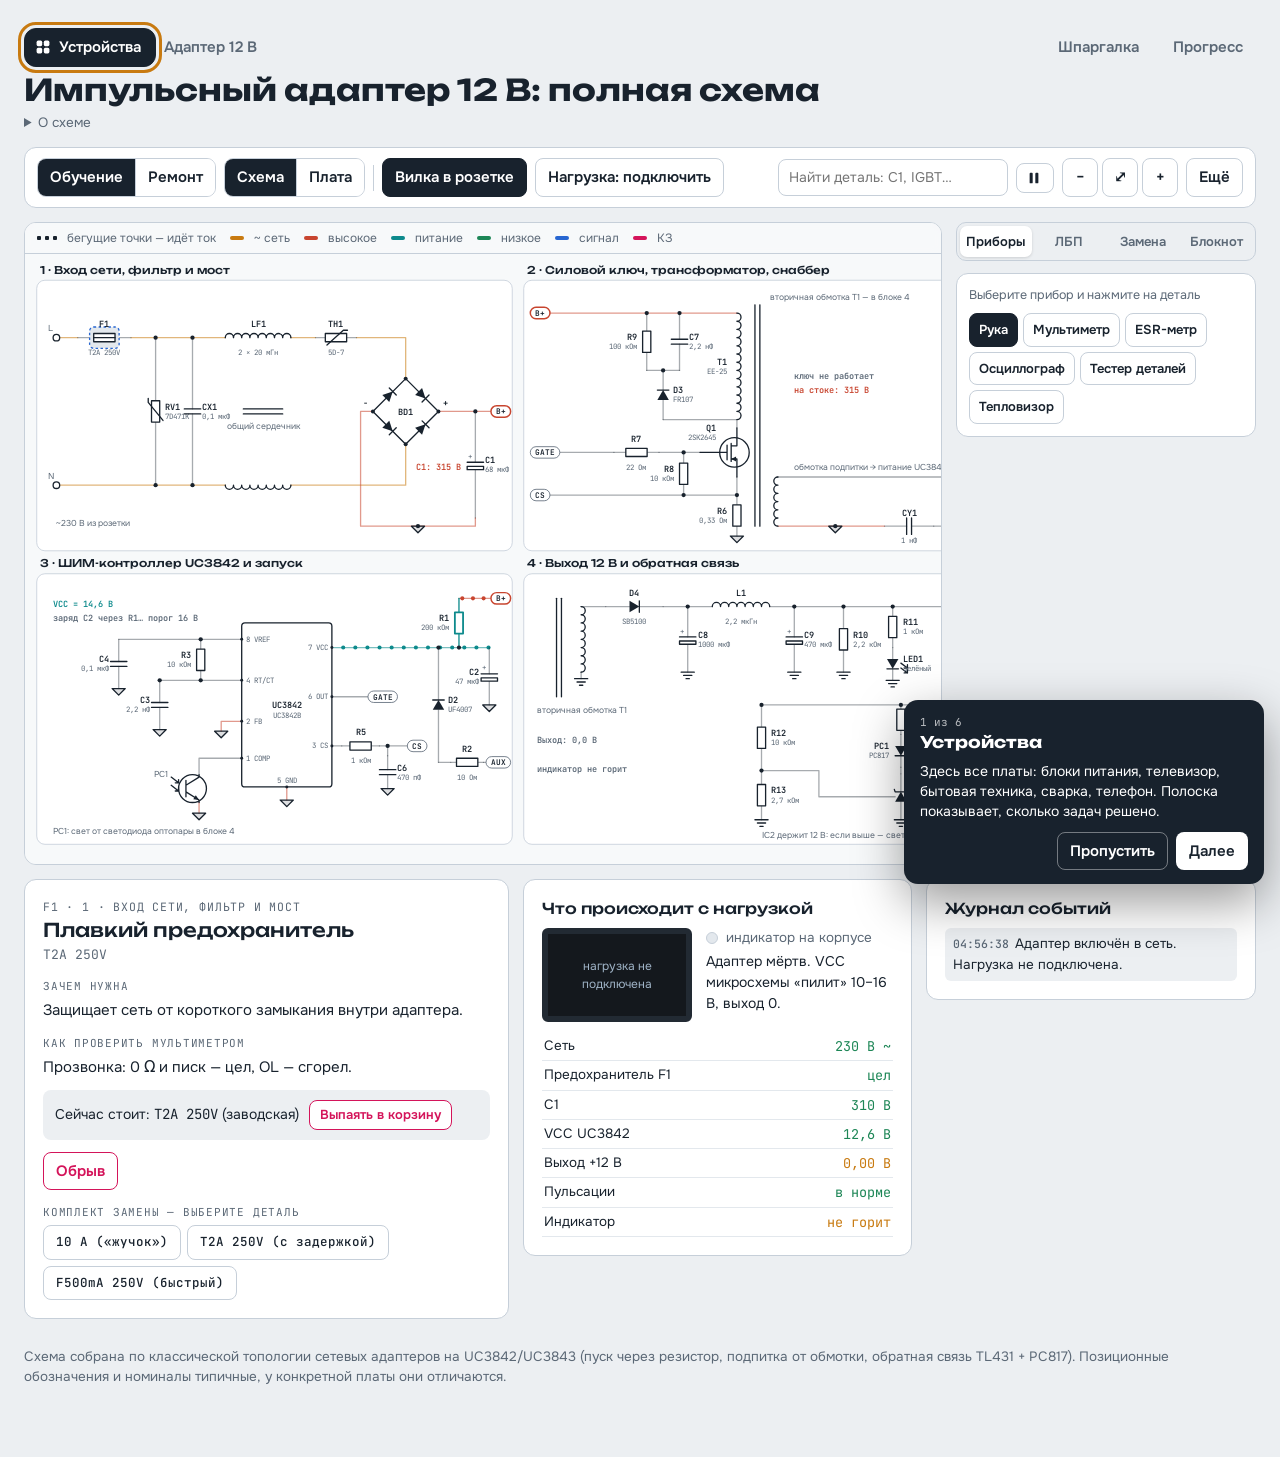
==== commit 3e7d1abd: "Индукционная плита; шаг назад (свайп, кнопка «Назад», история браузера); шпаргалка на телефоне карто" ====
--- a/adapter.html
+++ b/adapter.html
@@ -21,7 +21,7 @@
       <button id="cheatB" type="button" class="lite">Шпаргалка</button>
       <button id="statB" type="button" class="lite">Прогресс</button>
     </div>
-    <nav class="boards" id="devNav" aria-label="Устройства" hidden><a href="index.html" data-id="samsung" data-group="Блоки питания" data-icon="tv" data-desc="ТВ-блок с PFC, дежуркой и LLC" data-n="21">Samsung BN44 (ТВ)</a><a href="adapter.html" data-id="adapter" data-group="Блоки питания" data-icon="plug" data-desc="Флайбэк на UC3842, 12 В 2 А" data-n="13" aria-current="page">Адаптер 12 В</a><a href="led.html" data-id="led" data-group="Телевизор и звук" data-icon="bulb" data-desc="Драйвер подсветки, линейки светодиодов" data-n="11">LED-подсветка ТВ</a><a href="amp.html" data-id="amp" data-group="Телевизор и звук" data-icon="spk" data-desc="TDA7294, ±35 В, динамик" data-n="11">Усилитель звука</a><a href="atx.html" data-id="atx" data-group="Блоки питания" data-icon="pc" data-desc="Компьютерный БП на TL494" data-n="17">Блок питания ATX</a><a href="micro.html" data-id="micro" data-group="Бытовая техника" data-icon="mw" data-desc="MOT, удвоитель 4 кВ, магнетрон" data-n="16">Микроволновка</a><a href="weld.html" data-id="weld" data-group="Инструмент и мобильные" data-icon="weld" data-desc="Косой мост на IGBT, UC3845" data-n="15">Сварочный инвертор</a><a href="phone.html" data-id="phone" data-group="Инструмент и мобильные" data-icon="phone" data-desc="USB-C, контроллер заряда, АКБ" data-n="11">Зарядка телефона</a><a href="washer.html" data-id="washer" data-group="Бытовая техника" data-icon="wash" data-desc="LNK304, МК, реле ТЭНа, симисторы" data-n="17">Стиральная машина</a><a href="extra/psu-basics.html" data-id="" data-group="Теория" data-icon="book" data-desc="Как устроен импульсный блок питания" data-n="0">Основы: блок-схема</a></nav>
+    <nav class="boards" id="devNav" aria-label="Устройства" hidden><a href="index.html" data-id="samsung" data-group="Блоки питания" data-icon="tv" data-desc="ТВ-блок с PFC, дежуркой и LLC" data-n="21">Samsung BN44 (ТВ)</a><a href="adapter.html" data-id="adapter" data-group="Блоки питания" data-icon="plug" data-desc="Флайбэк на UC3842, 12 В 2 А" data-n="13" aria-current="page">Адаптер 12 В</a><a href="led.html" data-id="led" data-group="Телевизор и звук" data-icon="bulb" data-desc="Драйвер подсветки, линейки светодиодов" data-n="11">LED-подсветка ТВ</a><a href="amp.html" data-id="amp" data-group="Телевизор и звук" data-icon="spk" data-desc="TDA7294, ±35 В, динамик" data-n="11">Усилитель звука</a><a href="atx.html" data-id="atx" data-group="Блоки питания" data-icon="pc" data-desc="Компьютерный БП на TL494" data-n="17">Блок питания ATX</a><a href="micro.html" data-id="micro" data-group="Бытовая техника" data-icon="mw" data-desc="MOT, удвоитель 4 кВ, магнетрон" data-n="16">Микроволновка</a><a href="weld.html" data-id="weld" data-group="Инструмент и мобильные" data-icon="weld" data-desc="Косой мост на IGBT, UC3845" data-n="15">Сварочный инвертор</a><a href="phone.html" data-id="phone" data-group="Инструмент и мобильные" data-icon="phone" data-desc="USB-C, контроллер заряда, АКБ" data-n="11">Зарядка телефона</a><a href="washer.html" data-id="washer" data-group="Бытовая техника" data-icon="wash" data-desc="LNK304, МК, реле ТЭНа, симисторы" data-n="17">Стиральная машина</a><a href="induct.html" data-id="induct" data-group="Бытовая техника" data-icon="ind" data-desc="Резонансный контур на IGBT, коды E0–E5" data-n="14">Индукционная плита</a><a href="extra/psu-basics.html" data-id="" data-group="Теория" data-icon="book" data-desc="Как устроен импульсный блок питания" data-n="0">Основы: блок-схема</a></nav>
     <h1>Импульсный адаптер 12 В: полная схема</h1>
     <details class="about"><summary>О схеме</summary><p class="lead">Обратноходовой (флайбэк) блок питания 12 В 2 А на ШИМ-контроллере UC3842 — такие стоят в адаптерах мониторов, роутеров и светодиодных лент. Точки на проводах — это ток. Нажмите на любую деталь и выведите её из строя, чтобы увидеть, как ломается цепь.</p></details>
   </header>
@@ -173,5 +173,6 @@
 <script src="js/core/15-assist.js"></script>
 <script src="js/core/16-pcbflow.js"></script>
 <script src="js/core/17-more.js"></script>
+<script src="js/core/18-nav.js"></script>
 </body>
 </html>
--- a/css/style.css
+++ b/css/style.css
@@ -493,7 +493,7 @@
 .route-actions{display:flex;gap:8px;flex-wrap:wrap;margin-top:10px}
 .route-actions button:first-child{background:var(--ink);color:var(--panel)}
 body.exam #routeB,body.exam #routePanel{display:none!important}
-@media(max-width:760px){.cheat{min-width:650px}.route-panel{padding:10px}}
+@media(max-width:760px){.route-panel{padding:10px}}
 
 .quick{display:grid;gap:6px;padding-bottom:8px;border-bottom:1px solid var(--line)}
 .quick .ql{font-size:11.5px;font-family:var(--f-mono);letter-spacing:.05em;text-transform:uppercase;color:var(--muted)}
@@ -516,3 +516,26 @@
 @media (max-width:760px){.tour{left:8px;right:8px;width:auto;bottom:calc(76px + env(safe-area-inset-bottom,0px))}.pauseb{order:6}}
 .pauseb svg{width:14px;height:14px;fill:currentColor;display:block}
 .pop{max-height:min(75vh,620px);overflow:auto}
+/* индукционная плита */
+.screen.icbox{background:#e9ecef;padding:4px}.icbox svg{width:100%;height:100%}
+.icg{fill:#15181c}.icz{fill:none;stroke:color-mix(in srgb,#ff6a3d calc(var(--g)*100%),#555);stroke-width:2.5}
+.icp{fill:#7d858e;stroke:#aab}.icw{opacity:.85}.icst{fill:none;stroke:#cfd8df;stroke-width:1.2}.icf{stroke:#aaa;stroke-width:2}
+/* модальное окно: прокрутка на телефоне, шпаргалка карточками */
+.modbox{min-width:0;overflow:hidden}
+.modb{min-width:0;-webkit-overflow-scrolling:touch;overscroll-behavior:contain;touch-action:pan-x pan-y}
+.modb table{max-width:100%}
+@media (max-width:760px){
+  .modal{padding:0;place-items:stretch}
+  .modbox{width:100%;max-height:100dvh;height:100dvh;border-radius:0}
+  .modh{padding:calc(12px + env(safe-area-inset-top,0px)) 14px 10px}
+  .modb{padding:12px 14px calc(24px + env(safe-area-inset-bottom,0px))}
+  .cheat,.cheat tbody,.cheat tr,.cheat td{display:block;width:100%}
+  .cheat thead{display:none}
+  .cheat tr{border:1px solid var(--line);border-radius:12px;padding:10px 12px;margin-bottom:10px}
+  .cheat td{border:0;padding:3px 0;max-width:none!important;width:auto!important;overflow-wrap:anywhere}
+  .cheat td.check-col::before{content:"Что измерить: ";font-weight:600;color:var(--ink)}
+  .kpis{grid-template-columns:1fr 1fr}
+}
+.navback{display:none}
+@media (max-width:760px){.navback{display:inline-flex;align-items:center;gap:4px;padding:6px 10px}.navback[hidden]{display:none}}
+.swipehint{position:fixed;left:0;top:50%;z-index:80;width:44px;height:44px;margin-top:-22px;border-radius:0 22px 22px 0;background:var(--ink);color:var(--panel);display:grid;place-items:center;font-size:22px;pointer-events:none;opacity:0;transform:translateX(-44px);transition:opacity .1s}
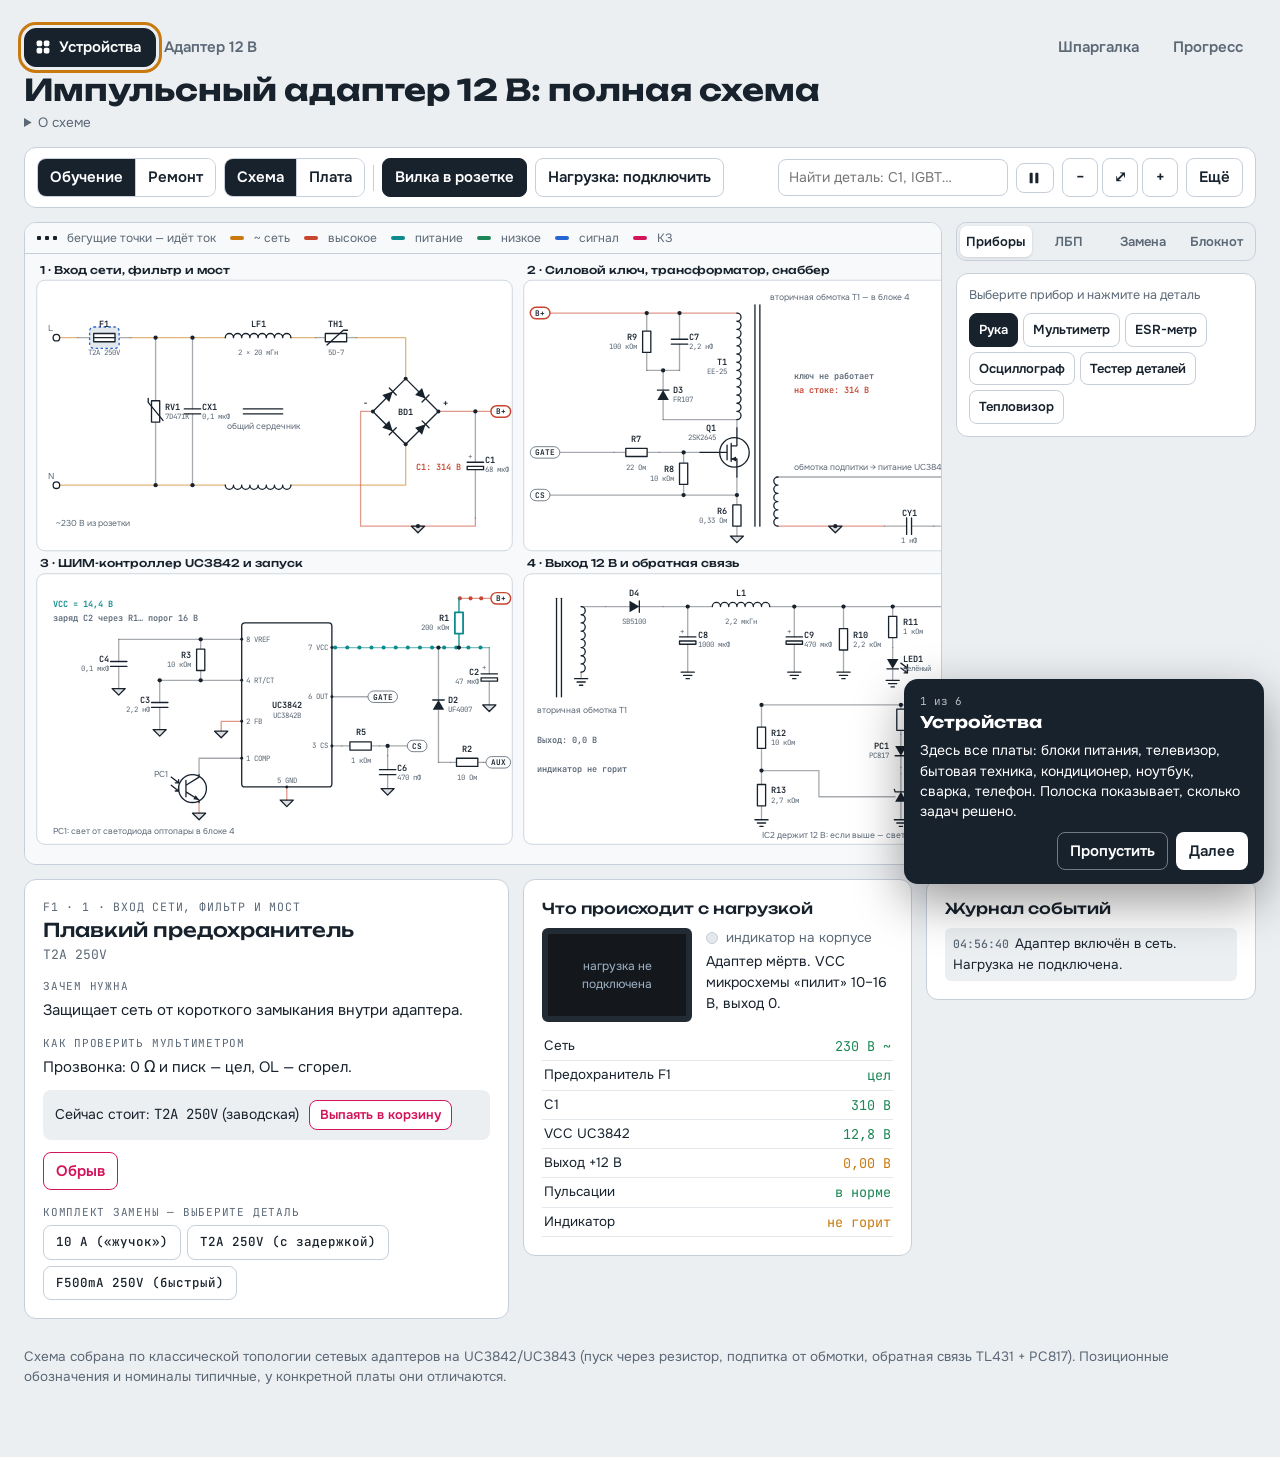
==== commit 8b004c5f: "Холодильник No Frost, питание ноутбука, инверторная плата кондиционера Три новых устройства со схема" ====
--- a/adapter.html
+++ b/adapter.html
@@ -21,7 +21,7 @@
       <button id="cheatB" type="button" class="lite">Шпаргалка</button>
       <button id="statB" type="button" class="lite">Прогресс</button>
     </div>
-    <nav class="boards" id="devNav" aria-label="Устройства" hidden><a href="index.html" data-id="samsung" data-group="Блоки питания" data-icon="tv" data-desc="ТВ-блок с PFC, дежуркой и LLC" data-n="21">Samsung BN44 (ТВ)</a><a href="adapter.html" data-id="adapter" data-group="Блоки питания" data-icon="plug" data-desc="Флайбэк на UC3842, 12 В 2 А" data-n="13" aria-current="page">Адаптер 12 В</a><a href="led.html" data-id="led" data-group="Телевизор и звук" data-icon="bulb" data-desc="Драйвер подсветки, линейки светодиодов" data-n="11">LED-подсветка ТВ</a><a href="amp.html" data-id="amp" data-group="Телевизор и звук" data-icon="spk" data-desc="TDA7294, ±35 В, динамик" data-n="11">Усилитель звука</a><a href="atx.html" data-id="atx" data-group="Блоки питания" data-icon="pc" data-desc="Компьютерный БП на TL494" data-n="17">Блок питания ATX</a><a href="micro.html" data-id="micro" data-group="Бытовая техника" data-icon="mw" data-desc="MOT, удвоитель 4 кВ, магнетрон" data-n="16">Микроволновка</a><a href="weld.html" data-id="weld" data-group="Инструмент и мобильные" data-icon="weld" data-desc="Косой мост на IGBT, UC3845" data-n="15">Сварочный инвертор</a><a href="phone.html" data-id="phone" data-group="Инструмент и мобильные" data-icon="phone" data-desc="USB-C, контроллер заряда, АКБ" data-n="11">Зарядка телефона</a><a href="washer.html" data-id="washer" data-group="Бытовая техника" data-icon="wash" data-desc="LNK304, МК, реле ТЭНа, симисторы" data-n="17">Стиральная машина</a><a href="induct.html" data-id="induct" data-group="Бытовая техника" data-icon="ind" data-desc="Резонансный контур на IGBT, коды E0–E5" data-n="14">Индукционная плита</a><a href="extra/psu-basics.html" data-id="" data-group="Теория" data-icon="book" data-desc="Как устроен импульсный блок питания" data-n="0">Основы: блок-схема</a></nav>
+    <nav class="boards" id="devNav" aria-label="Устройства" hidden><a href="index.html" data-id="samsung" data-group="Блоки питания" data-icon="tv" data-desc="ТВ-блок с PFC, дежуркой и LLC" data-n="21">Samsung BN44 (ТВ)</a><a href="adapter.html" data-id="adapter" data-group="Блоки питания" data-icon="plug" data-desc="Флайбэк на UC3842, 12 В 2 А" data-n="13" aria-current="page">Адаптер 12 В</a><a href="led.html" data-id="led" data-group="Телевизор и звук" data-icon="bulb" data-desc="Драйвер подсветки, линейки светодиодов" data-n="11">LED-подсветка ТВ</a><a href="amp.html" data-id="amp" data-group="Телевизор и звук" data-icon="spk" data-desc="TDA7294, ±35 В, динамик" data-n="11">Усилитель звука</a><a href="atx.html" data-id="atx" data-group="Блоки питания" data-icon="pc" data-desc="Компьютерный БП на TL494" data-n="17">Блок питания ATX</a><a href="micro.html" data-id="micro" data-group="Бытовая техника" data-icon="mw" data-desc="MOT, удвоитель 4 кВ, магнетрон" data-n="16">Микроволновка</a><a href="weld.html" data-id="weld" data-group="Инструмент и мобильные" data-icon="weld" data-desc="Косой мост на IGBT, UC3845" data-n="15">Сварочный инвертор</a><a href="phone.html" data-id="phone" data-group="Инструмент и мобильные" data-icon="phone" data-desc="USB-C, контроллер заряда, АКБ" data-n="11">Зарядка телефона</a><a href="washer.html" data-id="washer" data-group="Бытовая техника" data-icon="wash" data-desc="LNK304, МК, реле ТЭНа, симисторы" data-n="17">Стиральная машина</a><a href="induct.html" data-id="induct" data-group="Бытовая техника" data-icon="ind" data-desc="Резонансный контур на IGBT, коды E0–E5" data-n="14">Индукционная плита</a><a href="fridge.html" data-id="fridge" data-group="Бытовая техника" data-icon="fridge" data-desc="Компрессор, пусковое реле, оттайка No Frost" data-n="14">Холодильник</a><a href="laptop.html" data-id="laptop" data-group="Инструмент и мобильные" data-icon="laptop" data-desc="Вход 19 В, зарядка, дежурки, EC, VCORE" data-n="15">Питание ноутбука</a><a href="ac.html" data-id="ac" data-group="Бытовая техника" data-icon="ac" data-desc="PFC, шина 380 В, IPM, связь, коды ошибок" data-n="14">Плата кондиционера</a><a href="extra/psu-basics.html" data-id="" data-group="Теория" data-icon="book" data-desc="Как устроен импульсный блок питания" data-n="0">Основы: блок-схема</a></nav>
     <h1>Импульсный адаптер 12 В: полная схема</h1>
     <details class="about"><summary>О схеме</summary><p class="lead">Обратноходовой (флайбэк) блок питания 12 В 2 А на ШИМ-контроллере UC3842 — такие стоят в адаптерах мониторов, роутеров и светодиодных лент. Точки на проводах — это ток. Нажмите на любую деталь и выведите её из строя, чтобы увидеть, как ломается цепь.</p></details>
   </header>
--- a/css/style.css
+++ b/css/style.css
@@ -539,3 +539,16 @@
 .navback{display:none}
 @media (max-width:760px){.navback{display:inline-flex;align-items:center;gap:4px;padding:6px 10px}.navback[hidden]{display:none}}
 .swipehint{position:fixed;left:0;top:50%;z-index:80;width:44px;height:44px;margin-top:-22px;border-radius:0 22px 22px 0;background:var(--ink);color:var(--panel);display:grid;place-items:center;font-size:22px;pointer-events:none;opacity:0;transform:translateX(-44px);transition:opacity .1s}
+/* холодильник */
+.screen.frbox{background:#e9ecef;padding:4px}.frbox svg{width:100%;height:100%}
+.frb{fill:#f7f9fb;stroke:#9aa5b1;stroke-width:1.2}.frz{fill:#cfe6ff;stroke:#9aa5b1}.frc{stroke:#9aa5b1}.frice{fill:#fff;stroke:#b9d6f0}
+.frf{stroke:#5b6b7a;stroke-width:2}.frh{stroke:#ff6a3d;stroke-width:2.2;stroke-dasharray:3 2}
+/* ноутбук */
+.screen.lpbox{background:#e9ecef;padding:4px}.lpbox svg{width:100%;height:100%}
+.lpl{fill:#2a3038}.lps{transition:fill .3s}.lpw{fill:#9fd0ff}.lpt{fill:#9fb3c6;font-size:10px;text-anchor:middle}.lpb{fill:#5a6470}
+.lpbat{fill:none;stroke:#555;stroke-width:1.4}.lpfill{opacity:.9}.lpx{stroke:#e53935;stroke-width:2}.lpz{fill:#ffd23c;stroke:#333;stroke-width:.6}
+.led i.amber{background:#ff9a3c;border-color:#ff9a3c;box-shadow:0 0 8px #ff9a3c}
+/* кондиционер */
+.screen.acbox{background:#e9ecef;padding:4px}.acbox svg{width:100%;height:100%}
+.aci{fill:#f7f9fb;stroke:#9aa5b1;stroke-width:1.2}.acv{stroke:#9aa5b1;stroke-width:1.5}.acair{fill:none;stroke:#6ab0ff;stroke-width:1.3}
+.aco{fill:#dfe4ea;stroke:#8a96a3}.acfan{fill:#c9d1d9;stroke:#8a96a3}.acbl{stroke:#55606c;stroke-width:2.2}
